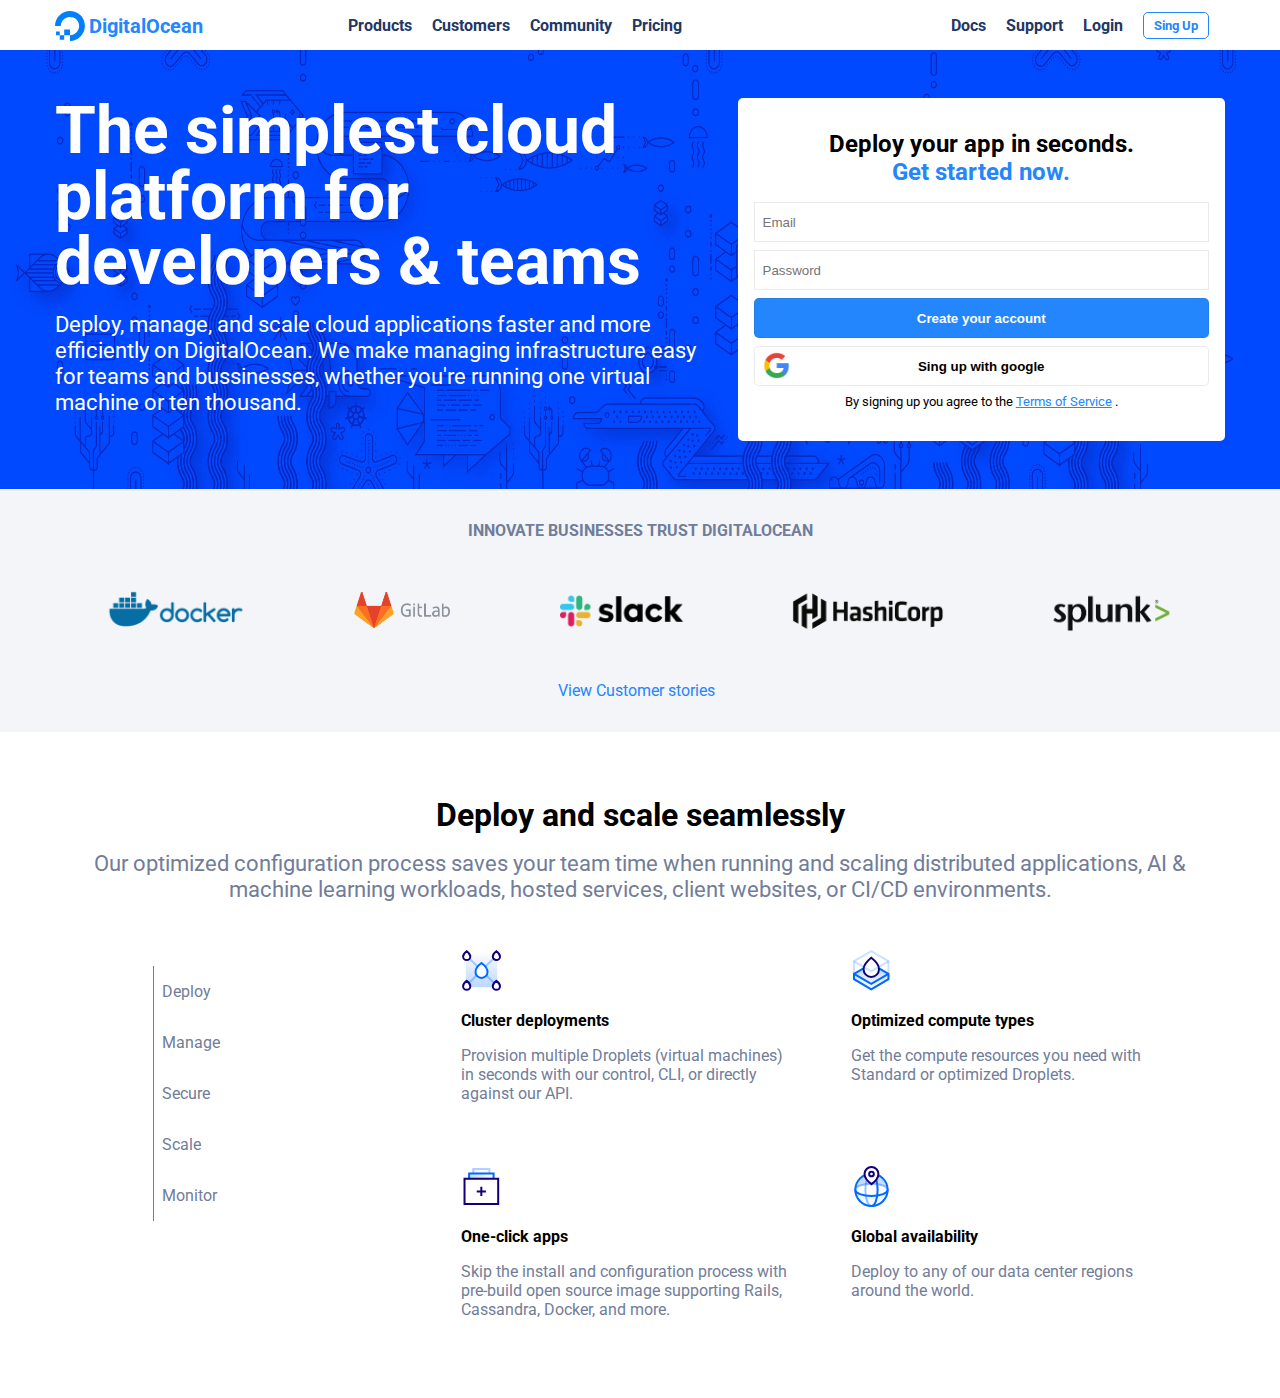
==== index.html @ 2042f761 "Deploy and scale web complete" ====
<!DOCTYPE html>
<html lang="en">
<head>
    <meta charset="UTF-8">
    <meta http-equiv="X-UA-Compatible" content="IE=edge">
    <meta name="viewport" content="width=device-width, initial-scale=1.0">

    <!-- Font Awensome -->
    <link rel="stylesheet" href="https://cdnjs.cloudflare.com/ajax/libs/font-awesome/5.15.3/css/all.min.css" integrity="sha512-iBBXm8fW90+nuLcSKlbmrPcLa0OT92xO1BIsZ+ywDWZCvqsWgccV3gFoRBv0z+8dLJgyAHIhR35VZc2oM/gI1w==" crossorigin="anonymous" />


    <!-- Google Fonts -->
    <link rel="preconnect" href="https://fonts.gstatic.com">
    <link href="https://fonts.googleapis.com/css2?family=Roboto:wght@100;300;400;500;700;900&display=swap" rel="stylesheet">

    <!-- CSS File -->
    <link rel="stylesheet" href="./assets/css/12_bool_frameworks.css">
    <link rel="stylesheet" href="./assets/css/Padding_Margin_Utility.css">
    <link rel="stylesheet" href="./assets/css/style.css">


    <title>Digital Ocean</title>
</head>
<body>
    <!-- Header NavBar -->
    <header>
        <nav>
            <div class="container">
                <div class="row">
                    <div class="col-lg-3 col-md-10 col-xs-10">
                        <img src="./assets/img/logo-small.svg" alt="Logo of DigitalOcean">
                        <span>DigitalOcean</span>
                    </div>
                    <div class="col-lg-5 ">
                        <ul>
                            <li>
                                <a href="#">
                                    Products
                                    <i class="fas fa-angle-down"></i>
                                </a>
                            </li>
                            <li><a href="#">Customers</a></li>
                            <li>
                                <a href="#">
                                    Community
                                    <i class="fas fa-angle-down"></i>
                                </a>
                            </li>
                            <li><a href="#">Pricing</a></li>
                        </ul>
                    </div>
                    <div class="txt-r col-lg-4 ">
                        <ul>
                            <li><a href="#">Docs</a></li>
                            <li>
                                <a href="#">
                                    Support
                                    <i class="fas fa-angle-down"></i>
                                </a>
                            </li>
                            <li><a href="#">Login</a></li>
                            <li>
                                <a class="btn_small" href="#">
                                    Sing Up
                                </a>
                            </li>
                        </ul>

                    </div>
                    <div class="col-md-2 col-xs-2 txt-r pr-1">
                        <i class="fas fa-bars"></i>
                    </div>
                </div>
            </div>

        </nav>
    </header>
    <!-- Header NavBar -->

    <main>

        <!-- Title and form -->
        <section class="jumbobox">
            <div class="container">
                <div class="row px-3">
                    <div class="col-lg-7 col-md-8 col-xs-12">
                        <h1>The simplest cloud platform for developers & teams
                        </h1>
                        <p>Deploy, manage, and scale cloud applications faster and more efficiently on DigitalOcean. We make managing infrastructure easy for teams and bussinesses, whether you're running one virtual machine or ten thousand. 
                        </p>
                    </div>
                    <div class="col-lg-5 col-md-4 col-xs-12">
                        <h2>Deploy your app in seconds.</h2>
                        <h2>Get started now.</h2>
                        <input type="email" name="" id="" placeholder="Email">
                        <input type="password" name="" id="" placeholder="Password">
                        <button>Create your account</button>
                        <button> Sing up with google</button>
                        <p>By signing up you agree to the <a href="#">Terms of Service</a> .</p>
                    </div>
                </div>
            </div>
        </section>
        <!-- /Title and form -->

        <!-- Partners Logo -->
        <section class="partners bg_lightgrey">
            <div class="container txt-c px-2">
                <h4>Innovate businesses trust digitalocean</h4>
                <div class="d_flex partners_logo px-2">
                    <img src="./assets/img/docker.svg" alt="Logo of Docker Company">
                    <img src="./assets/img/gitlab.svg" alt="Logo of GitLab">
                    <img src="./assets/img/slack.svg" alt="Logo of Slack">
                    <img src="./assets/img/hashicorp.svg" alt="Logo of HashiCorp">
                    <img src="./assets/img/splunk.svg" alt="logo of Splunk">
                </div>
                <a href="#">
                    View Customer stories
                    <i class="fas fa-angle-right"></i>
                </a>

            </div>
        </section>
        <!-- /Partners Logo -->

         <!-- Deploy and scale -->
         <section class="deploy">
             <div class="container px-2">
                 <div class="row deploy_1">
                     <div class="col-lg-12 txt-c px-2">
                         <h2>Deploy and scale seamlessly</h2>
                         <p>Our optimized configuration process saves your team time when running and scaling distributed applications, AI & machine learning workloads, hosted services, client websites, or CI/CD environments.</p>
                     </div>
                 </div>

                 <div class="row deploy_2">
                     <div class="pt-2 col-offset-1 col-lg-1">
                        <a href="#">Deploy</a>
                        <a href="#">Manage</a>
                        <a href="#">Secure</a>
                        <a href="#">Scale</a>
                        <a href="#">Monitor</a>
                     </div>
                     <div class="col-offset-2 col-lg-8">
                         <div class="row">
                            <div class="col-lg-6">
                                 <img src="./assets/img/cluster-deploy.svg"   alt="">
                                 <h4>Cluster deployments</h4>
                                 <p>Provision multiple Droplets (virtual machines) in seconds with our control, CLI, or directly against our API.</p>
                            </div>
                            <div class="col-lg-6 ">
                                <img src="./assets/img/optimized-compute.svg"   alt="">
                                <h4>Optimized compute types</h4>
                                <p>Get the compute resources you need with Standard or optimized Droplets. <br> </p>
                            </div>
                            <div class="col-lg-6">
                                <img src="./assets/img/one-click.svg"   alt="">
                                <h4>One-click apps</h4>
                                <p>Skip the install and configuration process with pre-build open source image supporting Rails, Cassandra, Docker, and more.</p>
                            </div>
                            <div class="col-lg-6">
                                <img src="./assets/img/global.svg"   alt="">
                                <h4>Global availability</h4>
                                <p>Deploy to any of our data center regions around the world.</p>
                            </div>
                             
                         </div>
                     </div>
                     
                 </div>
             </div>

         </section>
         <!-- /Deploy and scale -->

         <!-- Designed for developer -->
         <section>

         </section>
         <!-- /Designed for developer -->

         <!-- Features -->
         <section>

         </section>
         <!-- /Features -->

         <!-- development teams -->
         <section>

         </section>
         <!-- /development teams -->

         <!-- Get started -->
         <section>

         </section>
         <!-- /Get started -->

    </main>
    <!-- Footer page -->
    <footer>


    </footer>
    <!-- Footer page -->

    
</body>
</html>
---- assets/css/12_bool_frameworks.css ----
*{
    box-sizing: border-box;
    margin: 0;
    padding: 0%;
}

/* Al interno del container vado a inserire le mie righe */

.container{
    max-width: 1170px;
    margin: 0 auto;
}

/* La row la utilizzo come contenitore in cui vado ad aggiungere le mie varie righe */
.row{
    width: 100%;
}

.row::after{
    content: "";
    display: table;
    clear: both;
}

/* Con questa selezione vado a selezionare tutte le classi che iniziano con "col-" */
[class*="col-"] {
    float: left;
}

.dbg [class*="col-"] {
    background-color: rosybrown;
    border: 1px solid black;
    height: 100px;
}


/************************* WIDTH *************************/
.col-1{
    width: calc((100% / 12) * 1 ) ;
}
.col-2{
    width: calc((100% / 12) * 2 ) ;
}
.col-3{
    width: calc((100% / 12) * 3 ) ;
}
.col-4{
    width: calc((100% / 12) * 4 ) ;
}
.col-5{
    width: calc((100% / 12) * 5 ) ;
}
.col-6{
    width: calc(50%) ;
}
.col-7{
    width: calc((100% / 12) * 7 ) ;
}
.col-8{
    width: calc((100% / 12) * 8 ) ;
}
.col-9{
    width: calc((100% / 12) * 9 ) ;
}
.col-10{
    width: calc((100% / 12) * 10 ) ;
}
.col-11{
    width: calc((100% / 12) * 11 ) ;
}
.col-12{
    width: calc(100%) ;
}

/************************* OFFSET *************************/

.col-offset-1{
    margin-left: calc((100% / 12) * 1 ) ;
}
.col-offset-2{
    margin-left: calc((100% / 12) * 2 ) ;
}
.col-offset-3{
    margin-left: calc((100% / 12) * 3 ) ;
}
.col-offset-4{
    margin-left: calc((100% / 12) * 4 ) ;
}
.col-offset-5{
    margin-left: calc((100% / 12) * 5 ) ;
}
.col-offset-6{
    margin-left: calc(50%) ;
}
.col-offset-7{
    margin-left: calc((100% / 12) * 7 ) ;
}
.col-offset-8{
    margin-left: calc((100% / 12) * 8 ) ;
}
.col-offset-9{
    margin-left: calc((100% / 12) * 9 ) ;
}
.col-offset-10{
    margin-left: calc((100% / 12) * 10 ) ;
}
.col-offset-11{
    margin-left: calc((100% / 12) * 11 ) ;
}


/************************* RESPONSIVE *************************/


/* Con questa soluzione vado a fare in modo che quando vado ad utilizzare le varie classi in base al dispositivo il contenuto si addatta in base alla grandezza del dispositivo su cui vado ad utilizzare il tutto */

@media screen and (max-width: 767px) {

    /************************* WIDTH  XS *************************/
    .col-xs-1{
        width: calc((100% / 12) * 1 ) ;
    }
    .col-xs-2{
        width: calc((100% / 12) * 2 ) ;
    }
    .col-xs-3{
        width: calc((100% / 12) * 3 ) ;
    }
    .col-xs-4{
        width: calc((100% / 12) * 4 ) ;
    }
    .col-xs-5{
        width: calc((100% / 12) * 5 ) ;
    }
    .col-xs-6{
        width: calc(50%) ;
    }
    .col-xs-7{
        width: calc((100% / 12) * 7 ) ;
    }
    .col-xs-8{
        width: calc((100% / 12) * 8 ) ;
    }
    .col-xs-9{
        width: calc((100% / 12) * 9 ) ;
    }
    .col-xs-10{
        width: calc((100% / 12) * 10 ) ;
    }
    .col-xs-11{
        width: calc((100% / 12) * 11 ) ;
    }
    .col-xs-12{
        width: calc(100%) ;
    }

    /************************* OFFSET XS *************************/

    .col-xs-offset-1{
        margin-left: calc((100% / 12) * 1 ) ;
    }
    .col-xs-offset-2{
        margin-left: calc((100% / 12) * 2 ) ;
    }
    .col-xs-offset-3{
        margin-left: calc((100% / 12) * 3 ) ;
    }
    .col-xs-offset-4{
        margin-left: calc((100% / 12) * 4 ) ;
    }
    .col-xs-offset-5{
        margin-left: calc((100% / 12) * 5 ) ;
    }
    .col-xs-offset-6{
        margin-left: calc(50%) ;
    }
    .col-xs-offset-7{
        margin-left: calc((100% / 12) * 7 ) ;
    }
    .col-xs-offset-8{
        margin-left: calc((100% / 12) * 8 ) ;
    }
    .col-xs-offset-9{
        margin-left: calc((100% / 12) * 9 ) ;
    }
    .col-xs-offset-10{
        margin-left: calc((100% / 12) * 10 ) ;
    }
    .col-xs-offset-11{
        margin-left: calc((100% / 12) * 11 ) ;
    }
}


@media screen and (min-width: 768px) and (max-width: 991px) {

    /************************* WIDTH MD *************************/
    .col-md-1{
        width: calc((100% / 12) * 1 ) ;
    }
    .col-md-2{
        width: calc((100% / 12) * 2 ) ;
    }
    .col-md-3{
        width: calc((100% / 12) * 3 ) ;
    }
    .col-md-4{
        width: calc((100% / 12) * 4 ) ;
    }
    .col-md-5{
        width: calc((100% / 12) * 5 ) ;
    }
    .col-md-6{
        width: calc(50%) ;
    }
    .col-md-7{
        width: calc((100% / 12) * 7 ) ;
    }
    .col-md-8{
        width: calc((100% / 12) * 8 ) ;
    }
    .col-md-9{
        width: calc((100% / 12) * 9 ) ;
    }
    .col-md-10{
        width: calc((100% / 12) * 10 ) ;
    }
    .col-md-11{
        width: calc((100% / 12) * 11 ) ;
    }
    .col-md-12{
        width: calc(100%) ;
    }

    /************************* OFFSET MD *************************/

    .col-md-offset-1{
        margin-left: calc((100% / 12) * 1 ) ;
    }
    .col-md-offset-2{
        margin-left: calc((100% / 12) * 2 ) ;
    }
    .col-md-offset-3{
        margin-left: calc((100% / 12) * 3 ) ;
    }
    .col-md-offset-4{
        margin-left: calc((100% / 12) * 4 ) ;
    }
    .col-md-offset-5{
        margin-left: calc((100% / 12) * 5 ) ;
    }
    .col-md-offset-6{
        margin-left: calc(50%) ;
    }
    .col-md-offset-7{
        margin-left: calc((100% / 12) * 7 ) ;
    }
    .col-md-offset-8{
        margin-left: calc((100% / 12) * 8 ) ;
    }
    .col-md-offset-9{
        margin-left: calc((100% / 12) * 9 ) ;
    }
    .col-md-offset-10{
        margin-left: calc((100% / 12) * 10 ) ;
    }
    .col-md-offset-11{
        margin-left: calc((100% / 12) * 11 ) ;
    }
}

@media screen and (min-width: 992px) {

    /************************* WIDTH LG *************************/
    .col-lg-1{
        width: calc((100% / 12) * 1 ) ;
    }
    .col-lg-2{
        width: calc((100% / 12) * 2 ) ;
    }
    .col-lg-3{
        width: calc((100% / 12) * 3 ) ;
    }
    .col-lg-4{
        width: calc((100% / 12) * 4 ) ;
    }
    .col-lg-5{
        width: calc((100% / 12) * 5 ) ;
    }
    .col-lg-6{
        width: calc(50%) ;
    }
    .col-lg-7{
        width: calc((100% / 12) * 7 ) ;
    }
    .col-lg-8{
        width: calc((100% / 12) * 8 ) ;
    }
    .col-lg-9{
        width: calc((100% / 12) * 9 ) ;
    }
    .col-lg-10{
        width: calc((100% / 12) * 10 ) ;
    }
    .col-lg-11{
        width: calc((100% / 12) * 11 ) ;
    }
    .col-lg-12{
        width: calc(100%) ;
    }

    /************************* OFFSET LG *************************/

    .col-lg-offset-1{
        margin-left: calc((100% / 12) * 1 ) ;
    }
    .col-lg-offset-2{
        margin-left: calc((100% / 12) * 2 ) ;
    }
    .col-lg-offset-3{
        margin-left: calc((100% / 12) * 3 ) ;
    }
    .col-lg-offset-4{
        margin-left: calc((100% / 12) * 4 ) ;
    }
    .col-lg-offset-5{
        margin-left: calc((100% / 12) * 5 ) ;
    }
    .col-lg-offset-6{
        margin-left: calc(50%) ;
    }
    .col-lg-offset-7{
        margin-left: calc((100% / 12) * 7 ) ;
    }
    .col-lg-offset-8{
        margin-left: calc((100% / 12) * 8 ) ;
    }
    .col-lg-offset-9{
        margin-left: calc((100% / 12) * 9 ) ;
    }
    .col-lg-offset-10{
        margin-left: calc((100% / 12) * 10 ) ;
    }
    .col-lg-offset-11{
        margin-left: calc((100% / 12) * 11 ) ;
    }
}
---- assets/css/Padding_Margin_Utility.css ----
/* *{
    box-sizing: border-box;
    margin: 0;
    padding: 0%;
} */

/***************** PADDING  *****************/
.p-1{
    padding: 1rem 1rem;
}
.p-2{
    padding: 2rem 2rem;
}
.p-3{
    padding: 3rem 3rem;
}
.p-4{
    padding: 4rem 4rem;
}
.p-5{
    padding: 5rem 5rem;
}
.p-6{
    padding: 6rem 6rem;
}
.p-7{
    padding: 7rem 7rem;
}

/***************** PADDING X *****************/
.px-1{
    padding: 1rem 0;
}
.px-2{
    padding: 2rem 0;
}
.px-3{
    padding: 3rem 0;
}
.px-4{
    padding: 4rem 0;
}
.px-5{
    padding: 5rem 0;
}
.px-6{
    padding: 6rem 0;
}
.px-7{
    padding: 7rem 0;
}

/***************** PADDING Y *****************/
.py-1{
    padding: 0 1rem;
}
.py-2{
    padding: 0 2rem;
}
.py-3{
    padding: 0 3rem;
}
.py-4{
    padding: 0 4rem;
}
.py-5{
    padding: 0 5rem;
}
.py-6{
    padding: 0 6rem;
}
.py-7{
    padding: 0 7rem;
}

/***************** PADDING TOP *****************/
.pt-1{
    padding-top: 1rem;
}
.pt-2{
    padding-top: 2rem;
}
.pt-3{
    padding-top: 3rem;
}
.pt-4{
    padding-top: 4rem;
}
.pt-5{
    padding-top: 5rem;
}
.pt-6{
    padding-top: 6rem;
}
.pt-7{
    padding-top: 7rem;
}

/***************** PADDING BOTTOM *****************/
.pb-1{
    padding-bottom: 1rem;
}
.pb-2{
    padding-bottom: 2rem;
}
.pb-3{
    padding-bottom: 3rem;
}
.pb-4{
    padding-bottom: 4rem;
}
.pb-5{
    padding-bottom: 5rem;
}
.pb-6{
    padding-bottom: 6rem;
}
.pb-7{
    padding-bottom: 7rem;
}

/***************** PADDING RIGHT *****************/
.pr-1{
    padding-right: 1rem;
}
.pr-2{
    padding-right: 2rem;
}
.pr-3{
    padding-right: 3rem;
}
.pr-4{
    padding-right: 4rem;
}
.pr-5{
    padding-right: 5rem;
}
.pr-6{
    padding-right: 6rem;
}
.pr-7{
    padding-right: 7rem;
}

/***************** PADDING LEFT *****************/
.pl-1{
    padding-left: 1rem;
}
.pl-2{
    padding-left: 2rem;
}
.pl-3{
    padding-left: 3rem;
}
.pl-4{
    padding-left: 4rem;
}
.pl-5{
    padding-left: 5rem;
}
.pl-6{
    padding-left: 6rem;
}
.pl-7{
    padding-left: 7rem;
}


/***************** MARGIN  *****************/
.m-1{
    margin: 1rem 1rem;
}
.m-2{
    margin: 2rem 2rem;
}
.m-3{
    margin: 3rem 3rem;
}
.m-4{
    margin: 4rem 4rem;
}
.m-5{
    margin: 5rem 5rem;
}
.m-6{
    margin: 6rem 6rem;
}
.m-7{
    margin: 7rem 7rem;
}

/***************** MARGIN X  *****************/
.mx-1{
    margin: 1rem 0;
}
.mx-2{
    margin: 2rem 0;
}
.mx-3{
    margin: 3rem 0;
}
.mx-4{
    margin: 4rem 0;
}
.mx-5{
    margin: 5rem 0;
}
.mx-6{
    margin: 6rem 0;
}
.mx-7{
    margin: 7rem 0;
}

/***************** MARGIN Y  *****************/
.my-1{
    margin: 1rem 0;
}
.my-2{
    margin: 2rem 0;
}
.my-3{
    margin: 3rem 0;
}
.my-4{
    margin: 4rem 0;
}
.my-5{
    margin: 5rem 0;
}
.my-6{
    margin: 6rem 0;
}
.my-7{
    margin: 7rem 0;
}

/***************** MARGIN TOP  *****************/
.mt-1{
    margin-top: 1rem;
}
.mt-2{
    margin-top: 2rem;
}
.mt-3{
    margin-top: 3rem;
}
.mt-4{
    margin-top: 4rem;
}
.mt-5{
    margin-top: 5rem;
}
.mt-6{
    margin-top: 6rem;
}
.mt-7{
    margin-top: 7rem;
}

/***************** MARGIN BOTTOM  *****************/
.mb-1{
    margin-bottom: 1rem;
}
.mb-2{
    margin-bottom: 2rem;
}
.mb-3{
    margin-bottom: 3rem;
}
.mb-4{
    margin-bottom: 4rem;
}
.mb-5{
    margin-bottom: 5rem;
}
.mb-6{
    margin-bottom: 6rem;
}
.mb-7{
    margin-bottom: 7rem;
}

/***************** MARGIN RIGHT  *****************/
.mr-1{
    margin-right: 1rem;
}
.mr-2{
    margin-right: 2rem;
}
.mr-3{
    margin-right: 3rem;
}
.mr-4{
    margin-right: 4rem;
}
.mr-5{
    margin-right: 5rem;
}
.mr-6{
    margin-right: 6rem;
}
.mr-7{
    margin-right: 7rem;
}

/***************** MARGIN LEFT  *****************/
.ml-1{
    margin-left: 1rem;
}
.ml-2{
    margin-left: 2rem;
}
.ml-3{
    margin-left: 3rem;
}
.ml-4{
    margin-left: 4rem;
}
.ml-5{
    margin-left: 5rem;
}
.ml-6{
    margin-left: 6rem;
}
.ml-7{
    margin-left: 7rem;
}



/***************** TEXT ALIGN  *****************/

.txt-c{
    text-align: center;
}

.txt-r{
    text-align: right;
}

.txt-l{
    text-align: left;
}
---- assets/css/style.css ----
/************************** Common Rules **************************/

/* FONTS */
/* font-family: 'Roboto', sans-serif; */

/************************** Utility  **************************/
.bg_white{
    background-color: white;
}
.bg_lightgrey{
    background-color: #F3F5F9;
}
.bg_blue{
    background-color: #0044C2;
}
.bg_darkblue{
    background-color: #031C4E;
}

.d_flex{
    display: flex;
}

.btn_small{
    border: 1px solid #2486FD;
    border-radius: 5px;
    color: #2486FD;
    padding: 5px 10px;
    font-size: 0.8rem;
}

/************************** Header **************************/
nav{
    height: 50px;
    line-height: 50px;
}

nav ul{
    list-style: none;
}
nav ul li{
    display: inline-block;
}
nav ul li a{
    text-decoration: none;
    padding-right: 1rem;
    font-family: 'Roboto', sans-serif;
    font-weight: bold; 
    vertical-align: middle; 
    color: #213764;
}
nav i{
    vertical-align: middle;
}

nav .row .col-lg-3>img{
    height: 30px;
    vertical-align: middle;
}
nav .row .col-lg-3>span{
    font-size: 20px;
    color: #2486FD;
    font-family: 'Roboto', sans-serif;
    font-weight: 700;
    vertical-align: middle;
}
nav .row .col-lg-4{
    padding-right: 1rem;
}
nav .col-md-2,
nav .col-xs-2{
    display: none;
    color: #2486FD;
}

/************************** Main **************************/
main{
    font-family: 'Roboto', sans-serif;
}

/* Section Title and Form */

.jumbobox{
    background-image: url(../img/bg-banner-home.jpg);
    background-size: contain;
    background-size: 102% 100%;
}
.jumbobox .col-lg-7{
    color: white;
}
.jumbobox .col-lg-7 h1{
    font-size: 4.1rem;
    line-height: 4.1rem;
}
.jumbobox .col-lg-7 p{
    font-size: 1.4rem;
    padding-top: 1rem;
    padding-right: 2rem;
}
.jumbobox .col-lg-5{
    background-color: white;
    border-radius: 5px;
    padding: 2rem 1rem;
    text-align: center;
}
.jumbobox .col-lg-5 h2:nth-of-type(2){
    color: #2486FD;
    padding-bottom: 1rem;
}
.jumbobox .col-lg-5 input,
.jumbobox .col-lg-5 button{
    width: 100%;
    height: 40px;
    margin-bottom: 0.5rem;
    border: 1px solid rgba(59, 59, 59, 0.1);
}
.jumbobox .col-lg-5 input{
    padding-left: 0.5rem;
}
.jumbobox .col-lg-5 button{
    font-weight: 600;
    border-radius: 5px;
}
.jumbobox .col-lg-5 button:nth-of-type(1){
    background-color: #2486FD;
    color: white;
}
.jumbobox .col-lg-5 button:nth-of-type(2){
    background-color: white;
    background-image: url(../img/google-icon.png);
    background-size: 6%;
    background-position: 2%;
    background-repeat: no-repeat;
}
.jumbobox .col-lg-5 p{
    font-size: 13px;
}
.jumbobox .col-lg-5 p>a{
    color: #2486FD;
}


/* Section partners Logo*/
.partners_logo{
    justify-content: space-around;
    flex-wrap: wrap;

}
.partners h4{
    text-transform: uppercase;
    color: #717D99;
}
.partners a{
    color: #2486FD;
    text-decoration: none;
}
.partners a>i{
    padding-left: 0.5rem;
}

/* Section Deploy and scale*/
.deploy_1 h2{
    font-size: 2rem;
    padding-bottom: 1rem;
}
.deploy_1 p{
    font-size: 1.4rem;
    color: #717D99;
}

.deploy_2 .col-lg-1{
    /* height: 600px;
    background-color: burlywood; */
}

.deploy_2 a{
    text-decoration: none;
    display: block;
    padding: 1rem 0 1rem 0.5rem;
    color: #717D99;

    border-left: 1px solid #717D99;
}

.deploy_2 .col-lg-8 .col-lg-6{
    padding: 1rem 3rem 1rem 1rem;
    margin-bottom: 1rem;
    height: 200px;
}
.deploy_2 .col-lg-8 h4{
    padding: 1rem 0;
}
.deploy_2 .col-lg-8 p{
    color: #717D99;
}



/************************** Footer **************************/





















/************************** Media Query **************************/

/************************** Media Query Smartphone **************************/
@media screen and (max-width: 767px){
    /**************** NavBar ****************/
    
    nav .col-lg-5,
    nav .col-lg-4{
        display: none;
    }
    nav .col-xs-2{
        display: inline-block;
    }

    /**************** Main ****************/
    .jumbobox .col-xs-12:first-child p{
        padding: 1rem 0;
    }
    .jumbobox .container{
        padding: 0 1rem;
    }
    .jumbobox{
        background-size: contain;
    }

     /* Partners Logo */
     .partners_logo {
        /* flex-wrap: wrap; */
    }
    .partners h4{
        font-size: 1.4rem;
    }
    .partners a{
        font-size: 1.2rem;
    }
    .partners_logo img{
        width: 40%;
    }



}

/************************** Media Query Tablet **************************/
@media screen and (min-width: 768px) and (max-width: 991px){

    /**************** NavBar ****************/
    nav .col-lg-5,
    nav .col-lg-4{
        display: none;
    }
    nav .col-md-2{
        display: inline-block;
    }

    /**************** Main ****************/

    /* Title and form */
    .jumbotron>.container>.row>.col-lg-7, .col-md-8{
        padding-left:  1rem;
    }
    

   
}
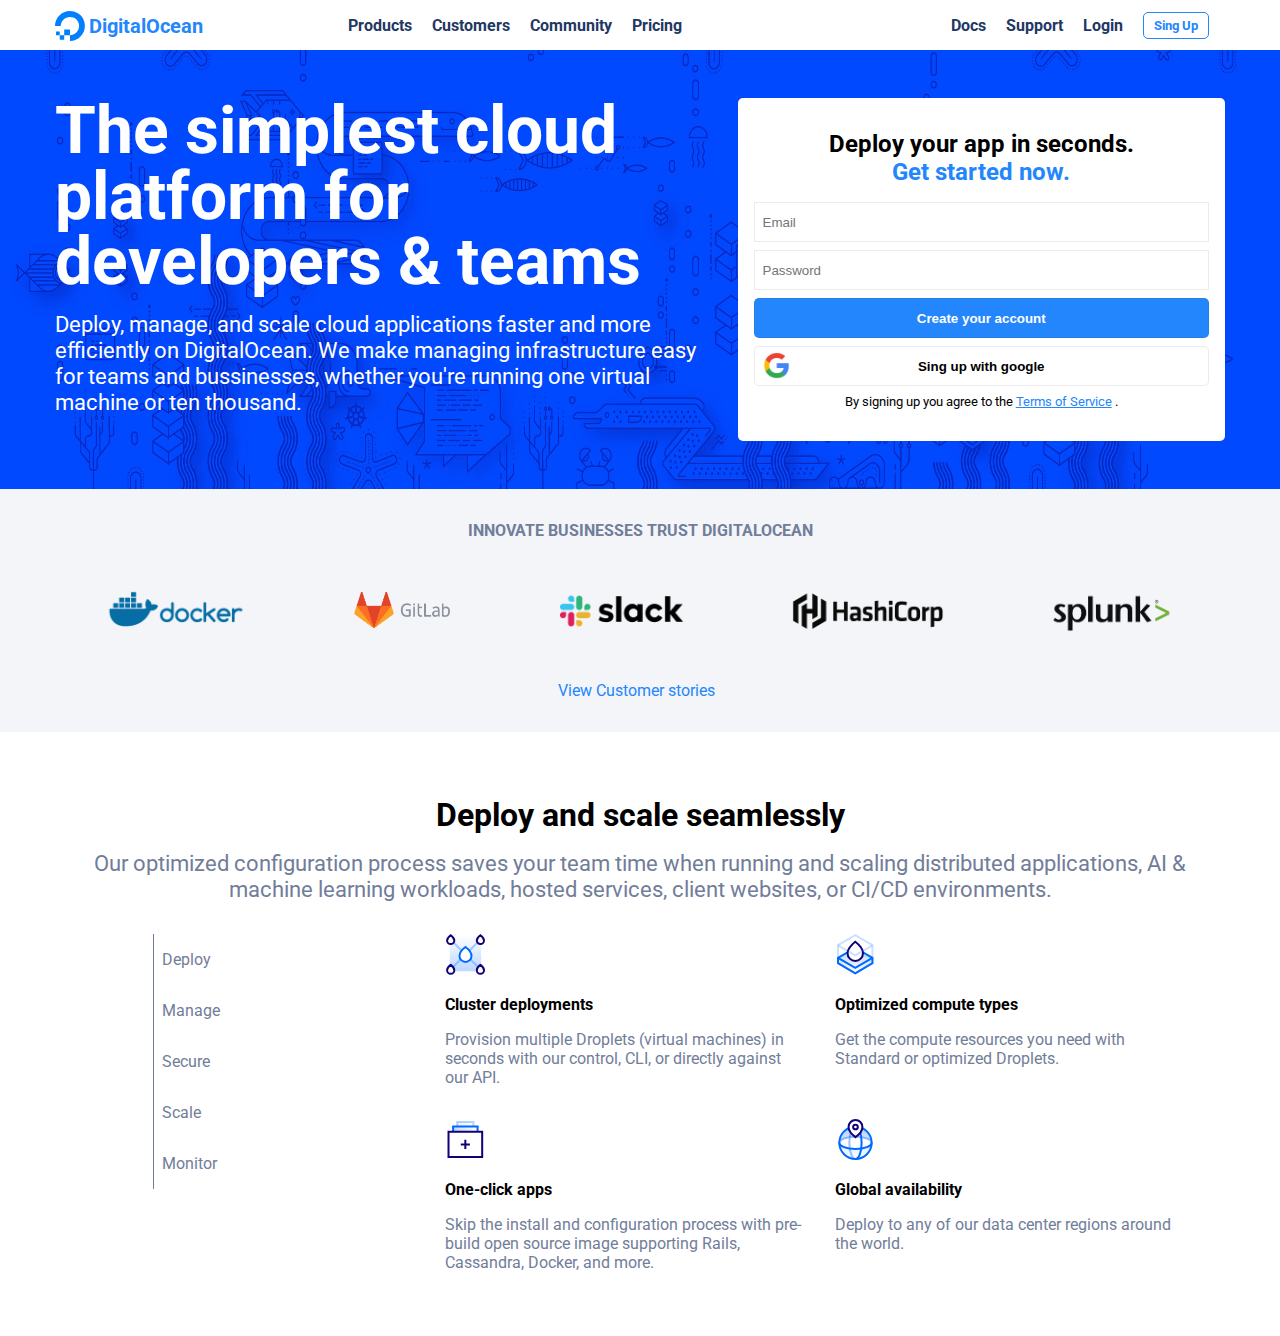
==== commit 95f14deb: "Deploy and scale complete" ====
--- a/index.html
+++ b/index.html
@@ -134,31 +134,33 @@
                  </div>
 
                  <div class="row deploy_2">
-                     <div class="pt-2 col-offset-1 col-lg-1">
+                     <div class=" col-offset-1 col-lg-1 col-md-1 col-xs-12">
                         <a href="#">Deploy</a>
                         <a href="#">Manage</a>
                         <a href="#">Secure</a>
                         <a href="#">Scale</a>
                         <a href="#">Monitor</a>
                      </div>
-                     <div class="col-offset-2 col-lg-8">
+                     <div class="col-offset-2 col-lg-8 col-md-8 col-xs-12">
                          <div class="row">
-                            <div class="col-lg-6">
+                            <div class="col-lg-6 col-md-6 col-xs-12">
                                  <img src="./assets/img/cluster-deploy.svg"   alt="">
                                  <h4>Cluster deployments</h4>
                                  <p>Provision multiple Droplets (virtual machines) in seconds with our control, CLI, or directly against our API.</p>
                             </div>
-                            <div class="col-lg-6 ">
+                            <div class="col-lg-6 col-md-6 col-xs-12">
                                 <img src="./assets/img/optimized-compute.svg"   alt="">
                                 <h4>Optimized compute types</h4>
                                 <p>Get the compute resources you need with Standard or optimized Droplets. <br> </p>
                             </div>
-                            <div class="col-lg-6">
+                        </div>
+                            <div class="row">
+                            <div class="col-lg-6 col-md-6 col-xs-12">
                                 <img src="./assets/img/one-click.svg"   alt="">
                                 <h4>One-click apps</h4>
                                 <p>Skip the install and configuration process with pre-build open source image supporting Rails, Cassandra, Docker, and more.</p>
                             </div>
-                            <div class="col-lg-6">
+                            <div class="col-lg-6 col-md-6 col-xs-12">
                                 <img src="./assets/img/global.svg"   alt="">
                                 <h4>Global availability</h4>
                                 <p>Deploy to any of our data center regions around the world.</p>
--- a/assets/css/style.css
+++ b/assets/css/style.css
@@ -168,11 +168,6 @@
     color: #717D99;
 }
 
-.deploy_2 .col-lg-1{
-    /* height: 600px;
-    background-color: burlywood; */
-}
-
 .deploy_2 a{
     text-decoration: none;
     display: block;
@@ -182,16 +177,15 @@
     border-left: 1px solid #717D99;
 }
 
-.deploy_2 .col-lg-8 .col-lg-6{
-    padding: 1rem 3rem 1rem 1rem;
-    margin-bottom: 1rem;
-    height: 200px;
-}
 .deploy_2 .col-lg-8 h4{
     padding: 1rem 0;
 }
 .deploy_2 .col-lg-8 p{
     color: #717D99;
+}
+.deploy_2 .col-lg-8 .col-lg-6{
+    padding-right: 2rem;
+    margin-bottom: 2rem;
 }
 
 
@@ -257,7 +251,18 @@
         width: 40%;
     }
 
-
+    /* Deploy and Scale */
+    .deploy_2 .col-xs-12{
+        margin-left: 5px;
+        margin-bottom: -10px;
+        margin-top: 10px;
+    }
+    .deploy_2 .col-xs-12>a{
+        margin-left: 7px;
+    }
+    .deploy_2 .col-xs-12>a:last-child{
+        margin-bottom: 17px;
+    }
 
 }
 
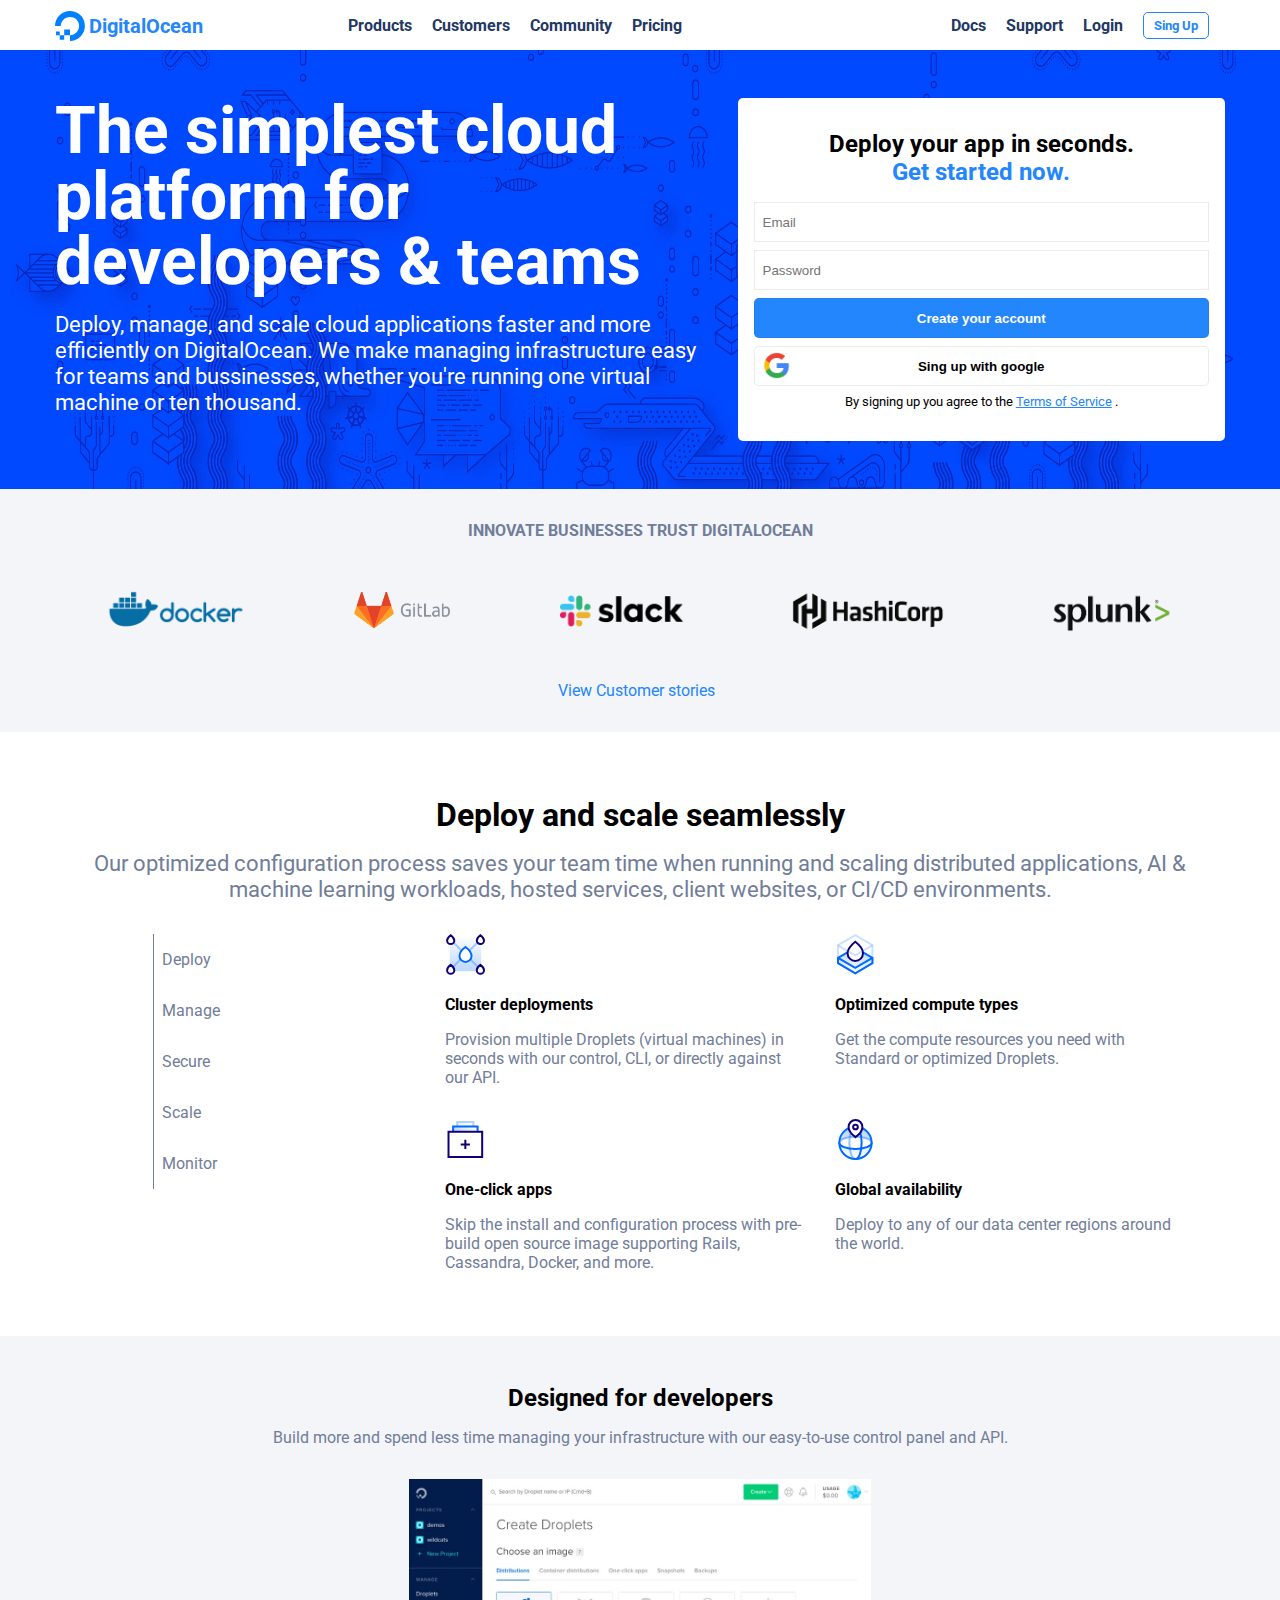
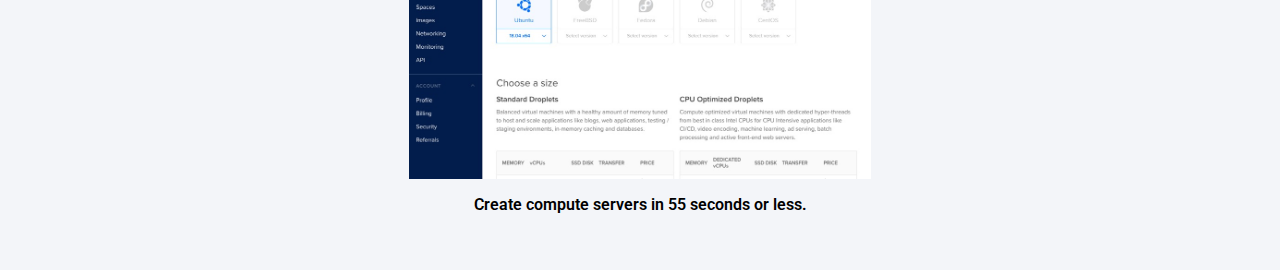
==== commit 4aad7772: "Designed for developer complete" ====
--- a/index.html
+++ b/index.html
@@ -176,8 +176,28 @@
          <!-- /Deploy and scale -->
 
          <!-- Designed for developer -->
-         <section>
-
+         <section class=" developer bg_lightgrey">
+            <div class="container">
+                <div class="row txt-c px-3">
+                    <div class="col-lg-12 col-md-12 col-xs-12">
+                        <h2>Designed for developers</h2>
+                        <p>Build more and spend less time managing your infrastructure with our easy-to-use control panel and API.</p>
+                    </div>
+                    <div class="col-lg-12 col-md-12 col-xs-12 d_flex">
+                        <i class="fas fa-angle-left"></i>
+                        <img src="./assets/img/slide.jpg" alt="">
+                        <i class="fas fa-angle-right"></i>
+                    </div>
+                    <div class="col-lg-12 col-md-12 col-xs-12">
+                        <p>Create compute servers in 55 seconds or less.</p>
+                        <i class="fas fa-circle"></i>
+                        <i class="far fa-circle"></i>
+                        <i class="far fa-circle"></i>
+                        <i class="far fa-circle"></i>
+                    </div>
+
+                </div>
+            </div>
          </section>
          <!-- /Designed for developer -->
 
--- a/assets/css/style.css
+++ b/assets/css/style.css
@@ -188,6 +188,36 @@
     margin-bottom: 2rem;
 }
 
+/* Designed for developers*/
+.developer img{
+    height: 300px;
+}
+
+.developer .row>.col-lg-12:nth-of-type(1) p{
+    color: #717D99;
+    padding: 1rem 0 2rem 0;
+}
+
+.developer .row>.col-lg-12:nth-of-type(2){
+    align-items: center;
+    justify-content: center;
+}
+.developer .row>.col-lg-12:nth-of-type(2) i{
+    margin: 0 1rem;
+    font-size: 30px;
+}
+.developer .row>.col-lg-12:nth-of-type(3) i{
+    margin: 0.5rem 0;
+    font-size: 10px;
+    color: #2486FD;
+}
+.developer .row>.col-lg-12:nth-of-type(3) p{
+    padding: 1rem 0 0.5rem 0;
+    font-weight: 600;
+}
+.developer .row>.col-lg-12:nth-of-type(3) i:nth-of-type(1){
+    color: #2486FD;
+}
 
 
 /************************** Footer **************************/
@@ -264,6 +294,18 @@
         margin-bottom: 17px;
     }
 
+    /* Designed for developers */
+
+    .developer .row>.col-xs-12:nth-of-type(2) i{
+        opacity: 0;
+    }
+    .developer .row>.col-xs-12:nth-of-type(2) img{
+        padding-top: 5rem;
+    }
+    .developer .row>.col-xs-12:nth-of-type(3) i{
+        padding-top: 3rem;
+    }
+
 }
 
 /************************** Media Query Tablet **************************/
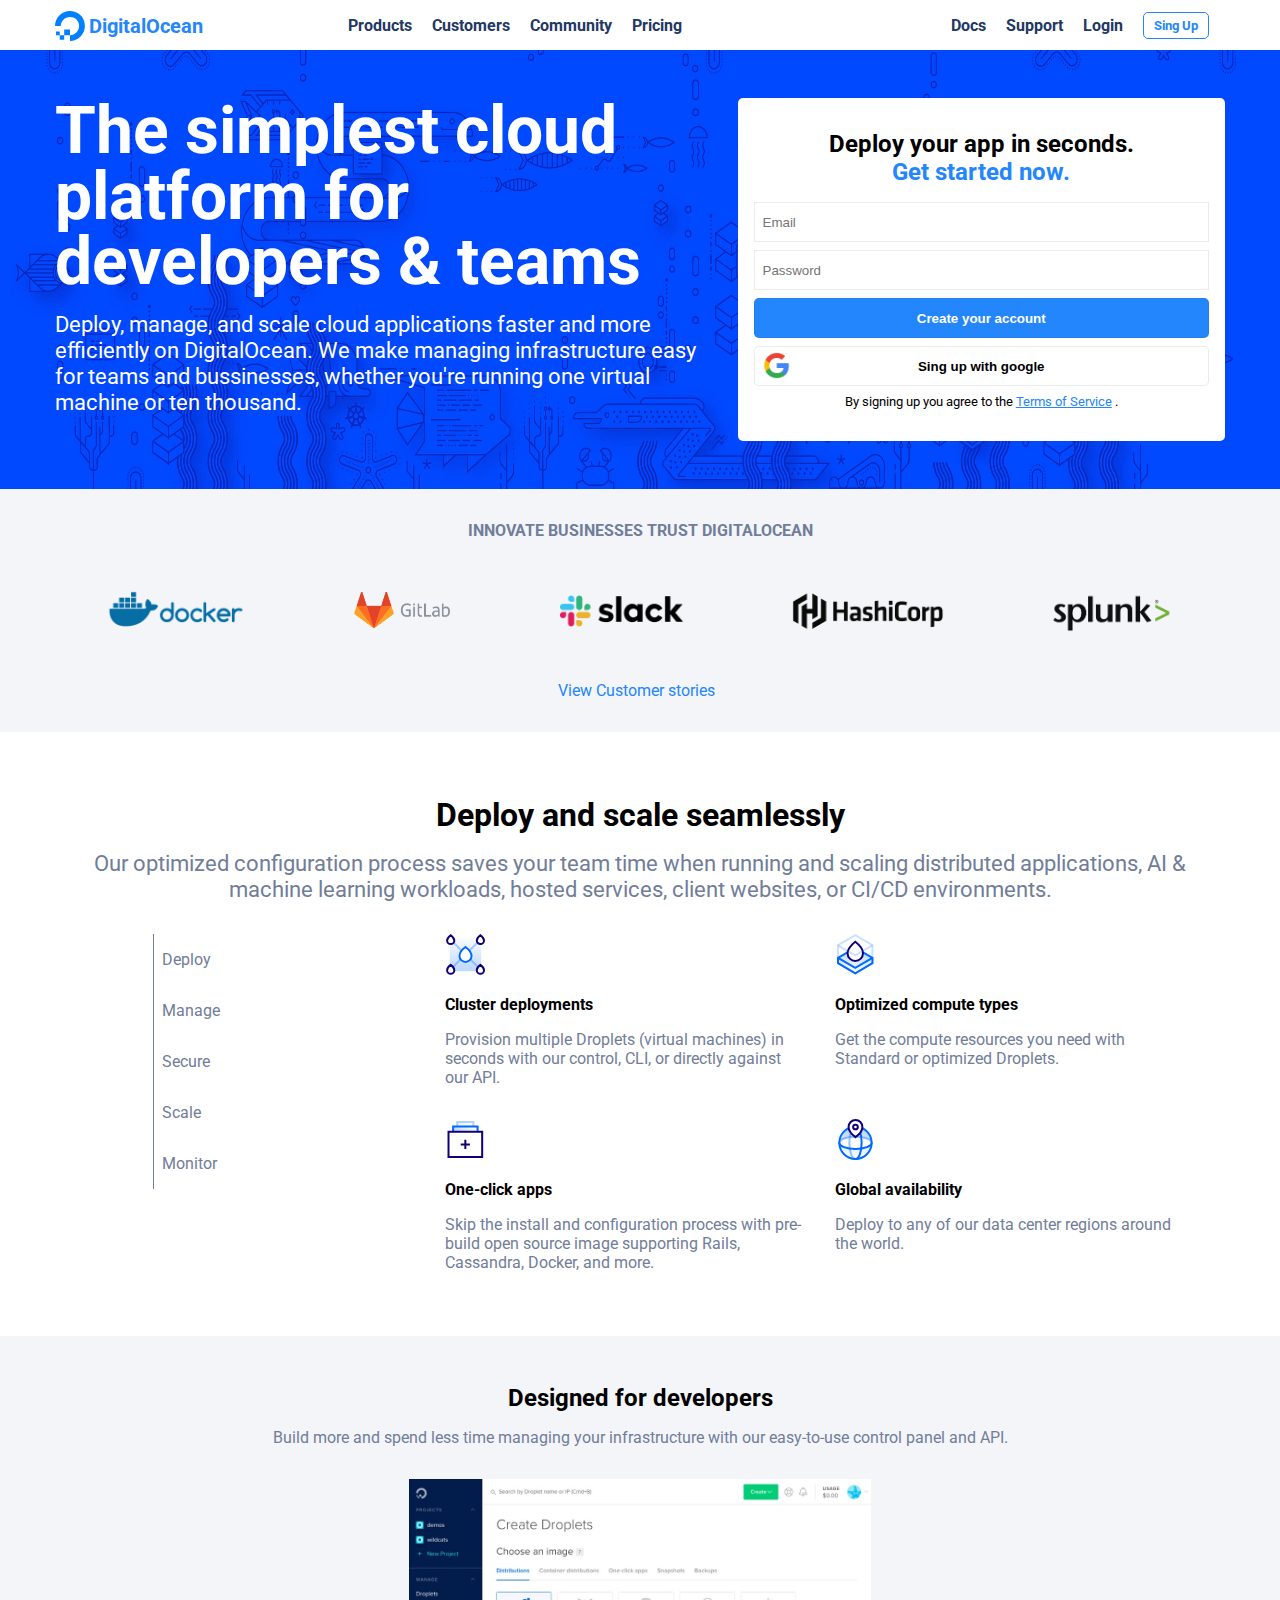
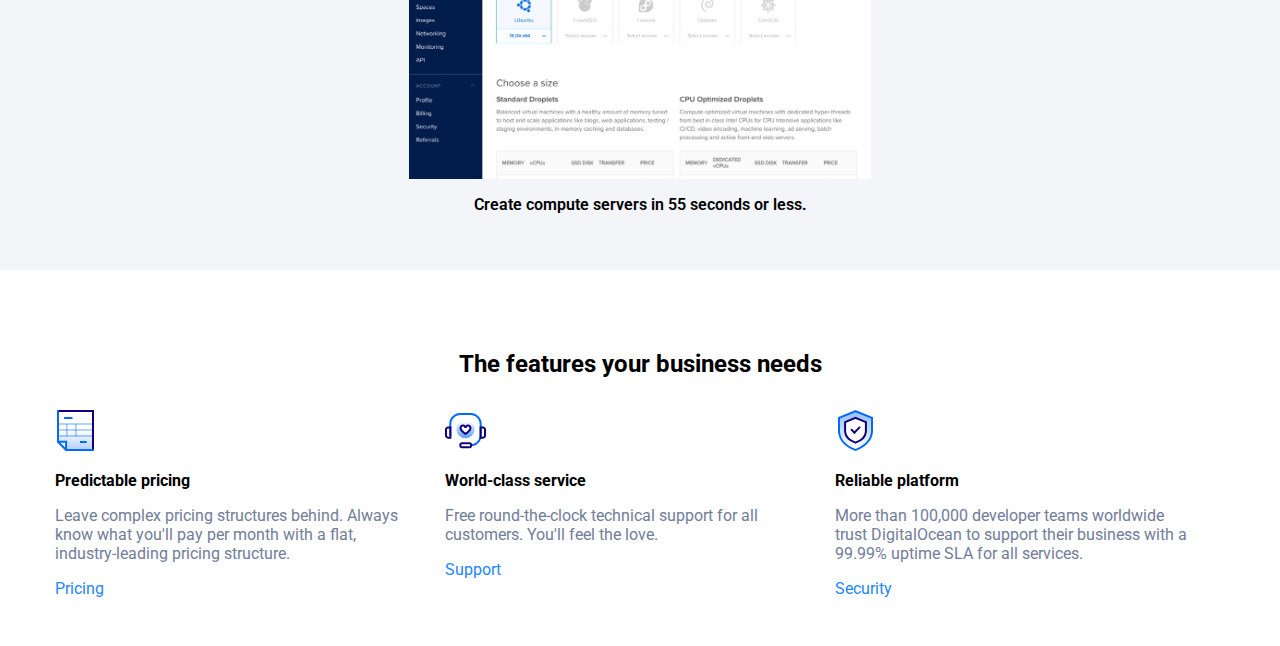
==== commit 3292073e: "features complete" ====
--- a/index.html
+++ b/index.html
@@ -202,8 +202,42 @@
          <!-- /Designed for developer -->
 
          <!-- Features -->
-         <section>
-
+         <section class="features">
+            <div class="container ">
+                <div class="row px-3">
+                    <div class="txt-c col-lg-12 col-md-12 col-xs-12">
+                        <h2>The features your business needs</h2>
+                    </div>
+                    <div class="col-lg-4 col-md-4 col-xs-12">
+                        <img src="./assets/img/pred-pricing.svg" alt="">
+                        <h4>Predictable pricing</h4>
+                        <p>Leave complex pricing structures behind. Always know what you'll pay per month with a flat, industry-leading pricing structure.</p>
+                        <a href="#">
+                            Pricing
+                            <i class="fas fa-angle-right"></i>
+                        </a>
+                    </div>
+                    <div class="col-lg-4 col-md-4 col-xs-12">
+                        <img src="./assets/img/world-class.svg" alt="">
+                        <h4>World-class service</h4>
+                        <p>Free round-the-clock technical support for all customers. You'll feel the love.</p>
+                        <a href="#">
+                            Support
+                            <i class="fas fa-angle-right"></i>
+                        </a>
+                    </div>
+                    <div class="col-lg-4 col-md-4 col-xs-12">
+                        <img src="./assets/img/reliable-platform.svg" alt="">
+                        <h4>Reliable platform</h4>
+                        <p>More than 100,000 developer teams worldwide trust DigitalOcean to support their business with a 99.99% uptime SLA for all services.</p>
+                        <a href="#">
+                            Security
+                            <i class="fas fa-angle-right"></i>
+                        </a>
+                    </div>
+                    
+                </div>
+            </div>
          </section>
          <!-- /Features -->
 
--- a/assets/css/style.css
+++ b/assets/css/style.css
@@ -219,6 +219,29 @@
     color: #2486FD;
 }
 
+/* Features*/
+.features .col-lg-4{
+    padding-right: 2rem;
+}
+.features h2{
+    padding: 2rem 0;
+}
+.features h4{
+    padding: 1rem 0;
+}
+.features p{
+    margin-bottom: 1rem;
+    color: #717D99;
+}
+.features a{
+    text-decoration: none;
+    color: #2486FD;
+}
+.features a>i{
+    margin-left: 0.5rem;
+}
+
+
 
 /************************** Footer **************************/
 
@@ -306,6 +329,22 @@
         padding-top: 3rem;
     }
 
+    /* Features */
+    .features .col-xs-12{
+        margin-bottom: 1rem;
+        padding-left: 1rem;
+    }
+    .features .col-xs-12 h2{
+        font-size: 2.5rem;
+    }
+    .features .col-xs-12 h4{
+        font-size: 1.5rem;
+    }
+    .features .col-xs-12 p{
+        font-size: 1.2rem;
+    }
+
+
 }
 
 /************************** Media Query Tablet **************************/
@@ -327,6 +366,10 @@
         padding-left:  1rem;
     }
     
+    /* Features */
+    .features .col-md-4{
+        padding-left: 1rem;
+    }
 
    
 }
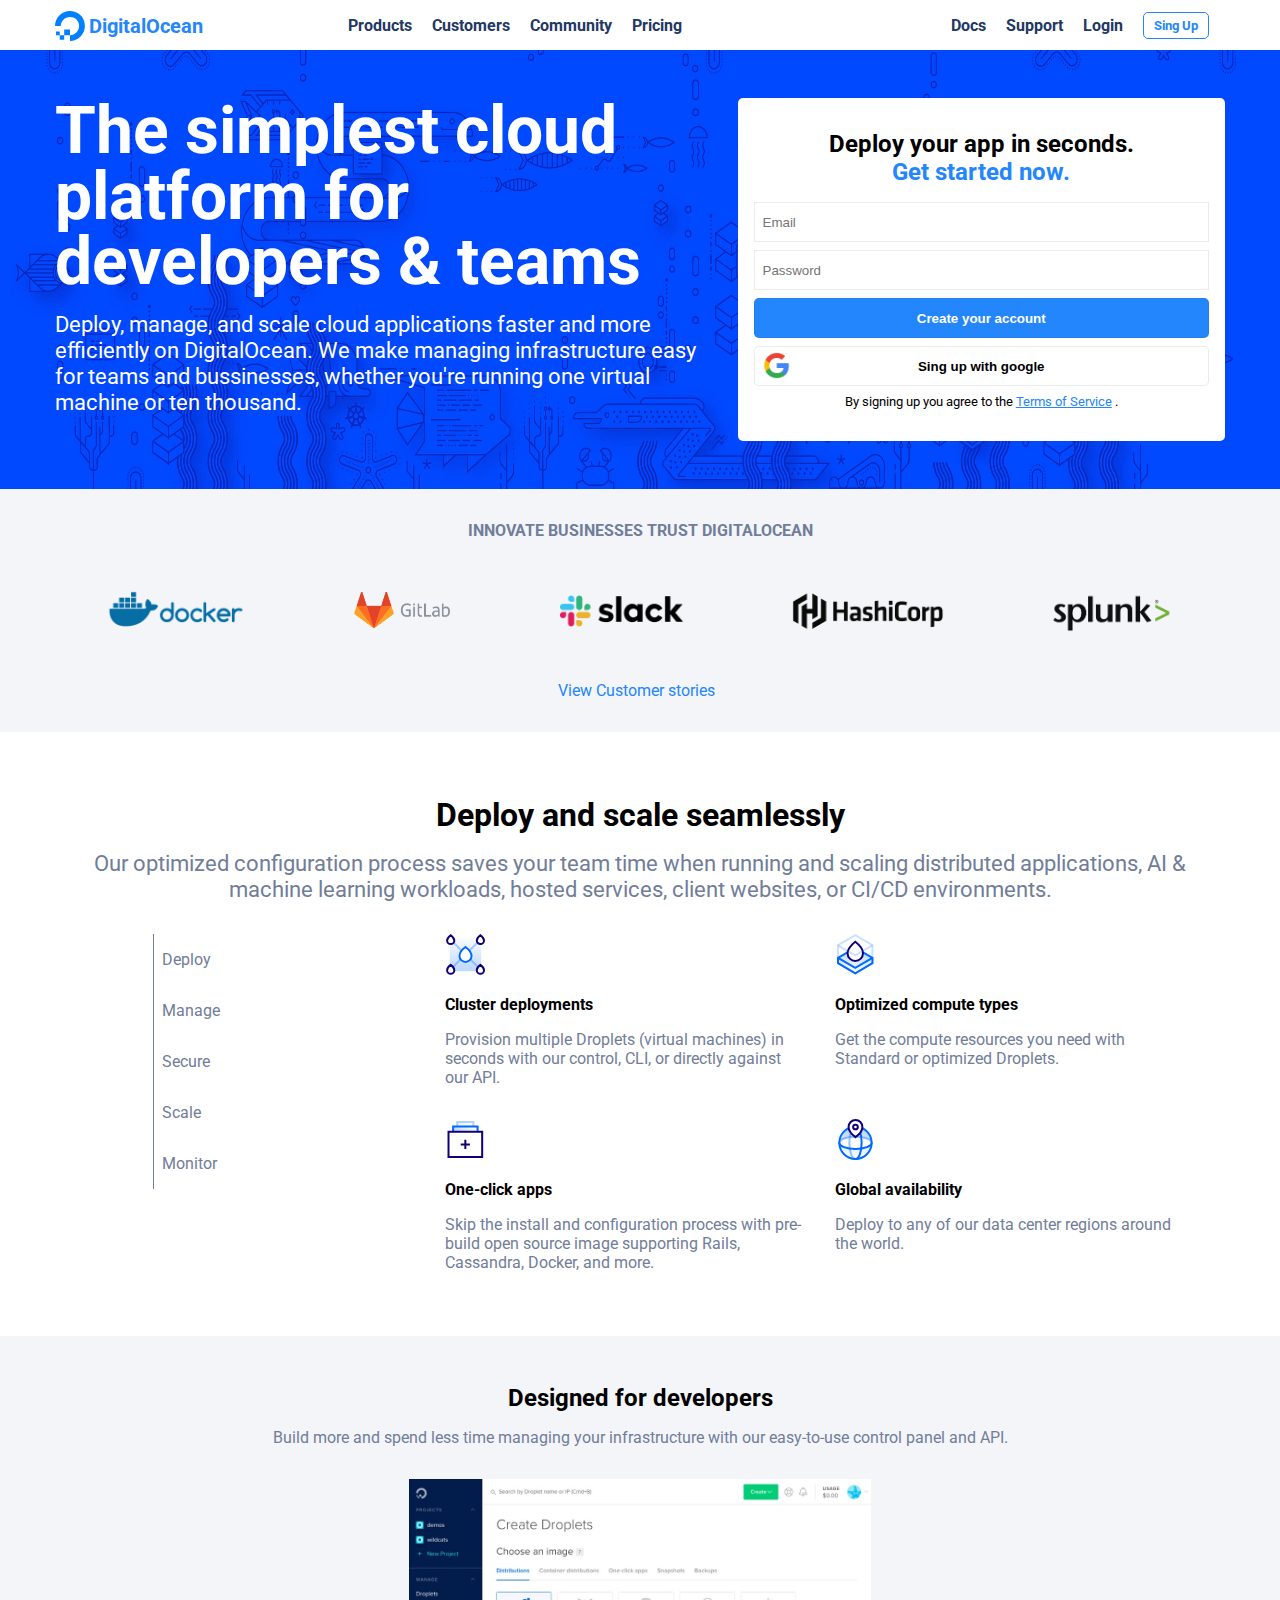
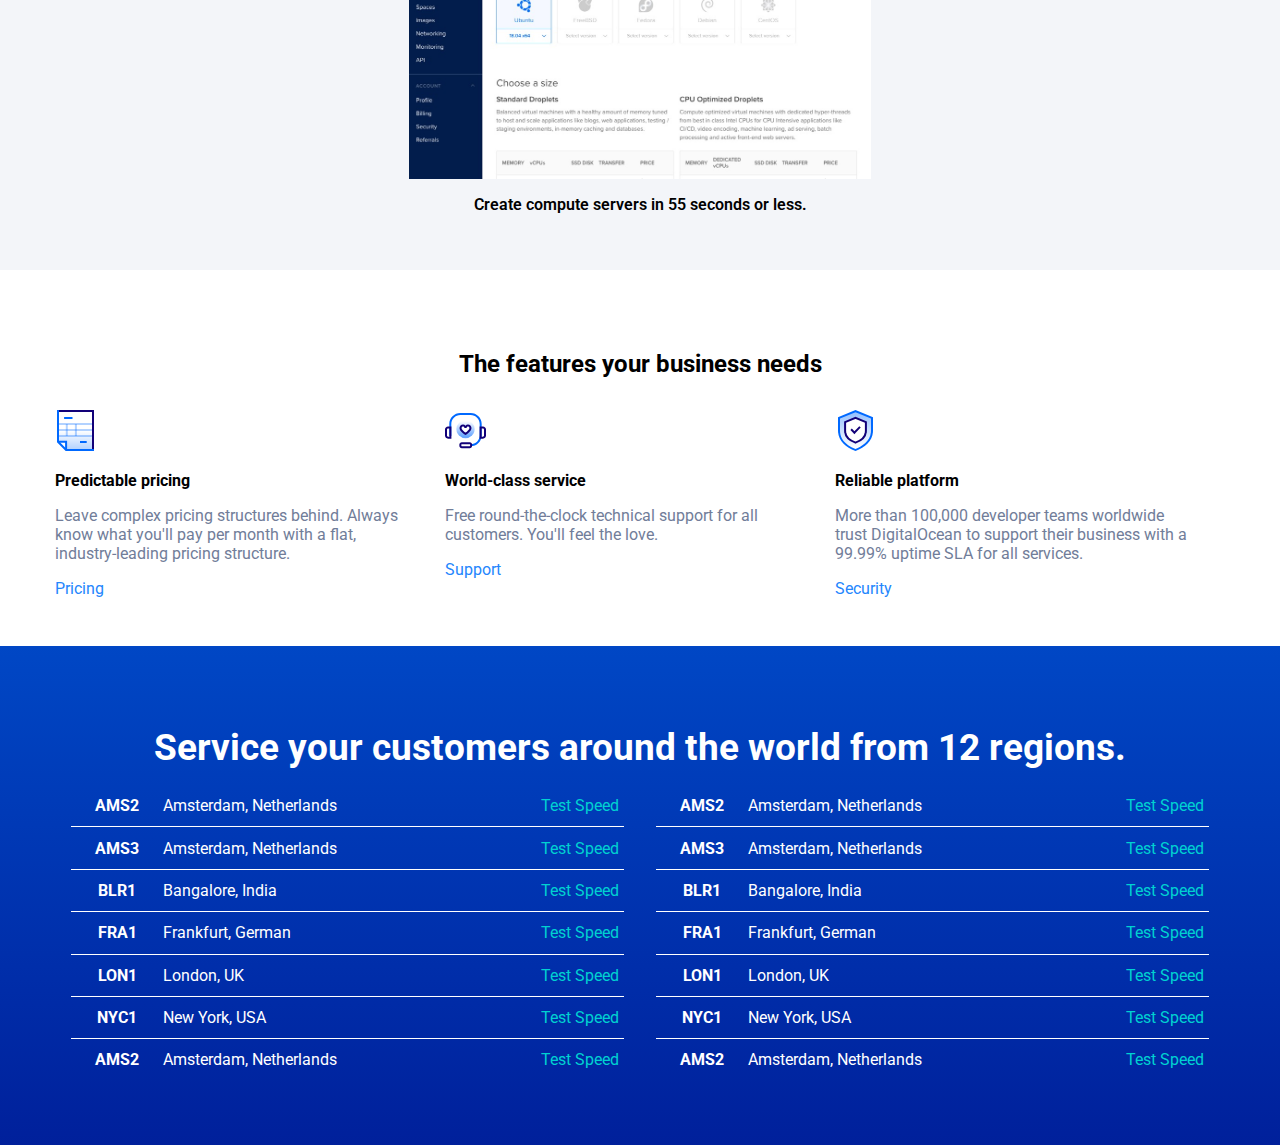
==== commit 25b1208c: "Service customers complete" ====
--- a/index.html
+++ b/index.html
@@ -241,6 +241,162 @@
          </section>
          <!-- /Features -->
 
+          <!-- Service Customers -->
+          <section class="customers">
+              <div class="container">
+                  <div class="row pt-5 pb-3">
+                        <h1 class="txt-c">Service your customers around the world from 12 regions.</h1>
+                        <div class="col-lg-6 col-md-12 col-xs-12">
+                            <div class="col-12 ">
+                              <div class="col-2">AMS2</div>
+                              <div class="col-7">Amsterdam, Netherlands</div>
+                              <div class="col-3">
+                                  <a href="#">
+                                      Test Speed
+                                      <i class="fas fa-angle-right"></i>
+                                  </a>
+                              </div>
+                            </div>
+                            <div class="col-12">
+                                <div class="col-2">AMS3</div>
+                                <div class="col-7">Amsterdam, Netherlands</div>
+                                <div class="col-3">
+                                    <a href="#">
+                                        Test Speed
+                                        <i class="fas fa-angle-right"></i>
+                                    </a>
+                                </div>
+                            </div>
+                            <div class="col-12">
+                                    <div class="col-2">BLR1</div>
+                                    <div class="col-7">Bangalore, India</div>
+                                    <div class="col-3">
+                                        <a href="#">
+                                            Test Speed
+                                            <i class="fas fa-angle-right"></i>
+                                        </a>
+                                    </div>
+                            </div>
+                            <div class="col-12">
+                                    <div class="col-2">FRA1</div>
+                                    <div class="col-7">Frankfurt, German</div>
+                                    <div class="col-3">
+                                        <a href="#">
+                                            Test Speed
+                                            <i class="fas fa-angle-right"></i>
+                                        </a>
+                                    </div>
+                            </div>
+                            <div class="col-12">
+                                    <div class="col-2">LON1</div>
+                                    <div class="col-7">London, UK</div>
+                                    <div class="col-3">
+                                        <a href="#">
+                                            Test Speed
+                                            <i class="fas fa-angle-right"></i>
+                                        </a>
+                                    </div>
+                            </div>
+                            <div class="col-12">
+                                    <div class="col-2">NYC1</div>
+                                    <div class="col-7">New York, USA</div>
+                                    <div class="col-3">
+                                        <a href="#">
+                                            Test Speed
+                                            <i class="fas fa-angle-right"></i>
+                                        </a>
+                                    </div>
+                            </div>
+                            <div class="col-12">
+                                <div class="col-2">AMS2</div>
+                                <div class="col-7">Amsterdam, Netherlands</div>
+                                <div class="col-3">
+                                    <a href="#">
+                                        Test Speed
+                                        <i class="fas fa-angle-right"></i>
+                                    </a>
+                                </div>
+                        </div>
+                        </div>
+                        <div class="col-lg-6 col-md-12 col-xs-12">
+                        <div class="col-12 ">
+                          <div class="col-2">AMS2</div>
+                          <div class="col-7">Amsterdam, Netherlands</div>
+                          <div class="col-3">
+                              <a href="#">
+                                  Test Speed
+                                  <i class="fas fa-angle-right"></i>
+                              </a>
+                          </div>
+                        </div>
+                        <div class="col-12">
+                            <div class="col-2">AMS3</div>
+                            <div class="col-7">Amsterdam, Netherlands</div>
+                            <div class="col-3">
+                                <a href="#">
+                                    Test Speed
+                                    <i class="fas fa-angle-right"></i>
+                                </a>
+                            </div>
+                        </div>
+                        <div class="col-12">
+                                <div class="col-2">BLR1</div>
+                                <div class="col-7">Bangalore, India</div>
+                                <div class="col-3">
+                                    <a href="#">
+                                        Test Speed
+                                        <i class="fas fa-angle-right"></i>
+                                    </a>
+                                </div>
+                        </div>
+                        <div class="col-12">
+                                <div class="col-2">FRA1</div>
+                                <div class="col-7">Frankfurt, German</div>
+                                <div class="col-3">
+                                    <a href="#">
+                                        Test Speed
+                                        <i class="fas fa-angle-right"></i>
+                                    </a>
+                                </div>
+                        </div>
+                        <div class="col-12">
+                                <div class="col-2">LON1</div>
+                                <div class="col-7">London, UK</div>
+                                <div class="col-3">
+                                    <a href="#">
+                                        Test Speed
+                                        <i class="fas fa-angle-right"></i>
+                                    </a>
+                                </div>
+                        </div>
+                        <div class="col-12">
+                                <div class="col-2">NYC1</div>
+                                <div class="col-7">New York, USA</div>
+                                <div class="col-3">
+                                    <a href="#">
+                                        Test Speed
+                                        <i class="fas fa-angle-right"></i>
+                                    </a>
+                                </div>
+                        </div>
+                        <div class="col-12">
+                            <div class="col-2">AMS2</div>
+                            <div class="col-7">Amsterdam, Netherlands</div>
+                            <div class="col-3">
+                                <a href="#">
+                                    Test Speed
+                                    <i class="fas fa-angle-right"></i>
+                                </a>
+                            </div>
+                    </div>
+                  </div>
+                      
+                  </div>
+              </div>
+
+          </section>
+        <!-- /Service ustomers -->
+
          <!-- development teams -->
          <section>
 
--- a/assets/css/style.css
+++ b/assets/css/style.css
@@ -241,6 +241,46 @@
     margin-left: 0.5rem;
 }
 
+/* Service Customers */
+.customers{
+    /* background-color: #0044C2; */
+    background: linear-gradient(180deg, #0047C5 0%, #00209B 100%);
+}
+.customers h1{
+    color: white;
+    font-size: 2.3rem;
+}
+.customers .col-lg-6{
+    padding: 1rem;
+}
+.customers .col-12{
+    padding: 0.7rem 0;
+    border-bottom: 0.5px solid white;
+}
+
+.customers .col-lg-6>.col-12 .col-2{
+    color: white;
+    text-align: center;
+    font-weight: bold;
+}
+.customers .col-lg-6>.col-12 .col-7{
+    color: white;
+}
+.customers .col-lg-6>.col-12 .col-3{
+    text-align: right;
+}
+.customers .col-lg-6>.col-12 .col-3 a{
+    text-decoration: none;
+    color: #00D1D1;
+}
+.customers .col-lg-6>.col-12 .col-3 a i{
+    padding-left: 5px;
+}
+
+.customers .col-lg-6 .col-12:last-child{
+    border-bottom: none;
+}
+
 
 
 /************************** Footer **************************/
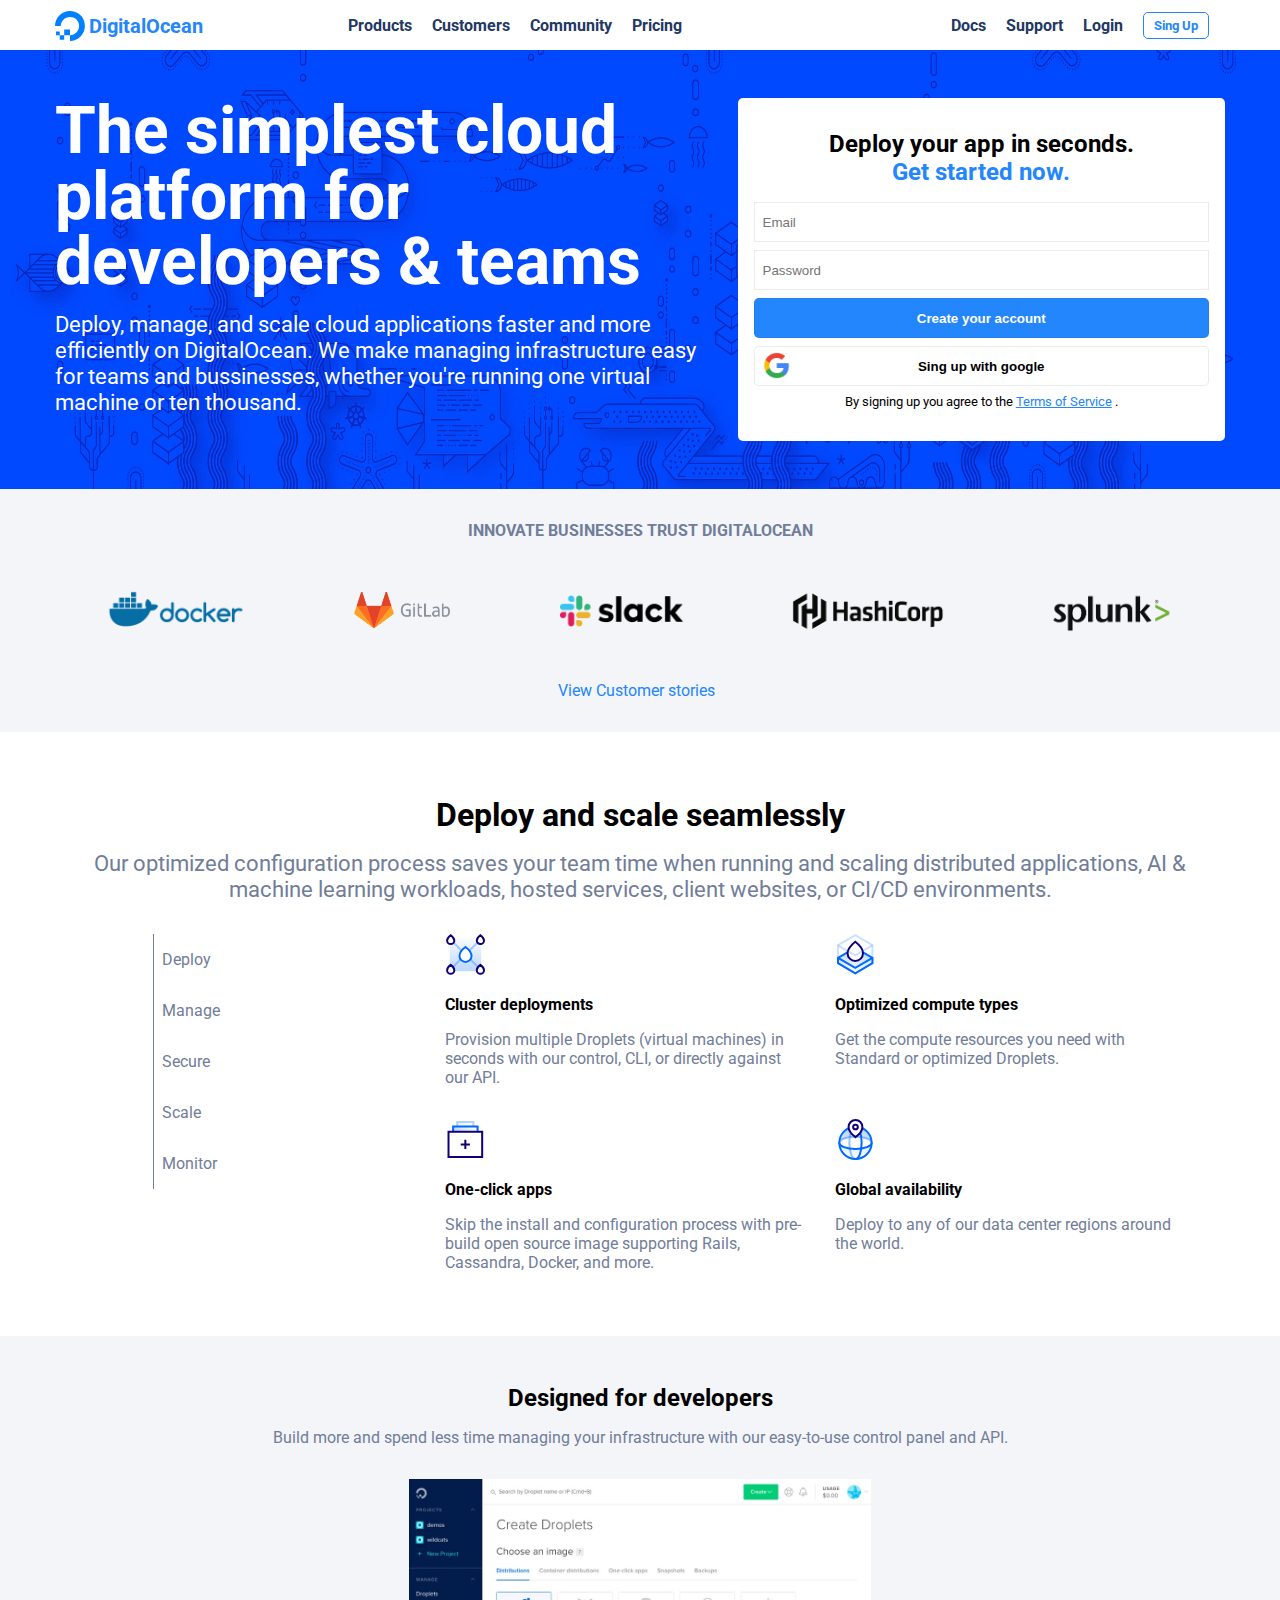
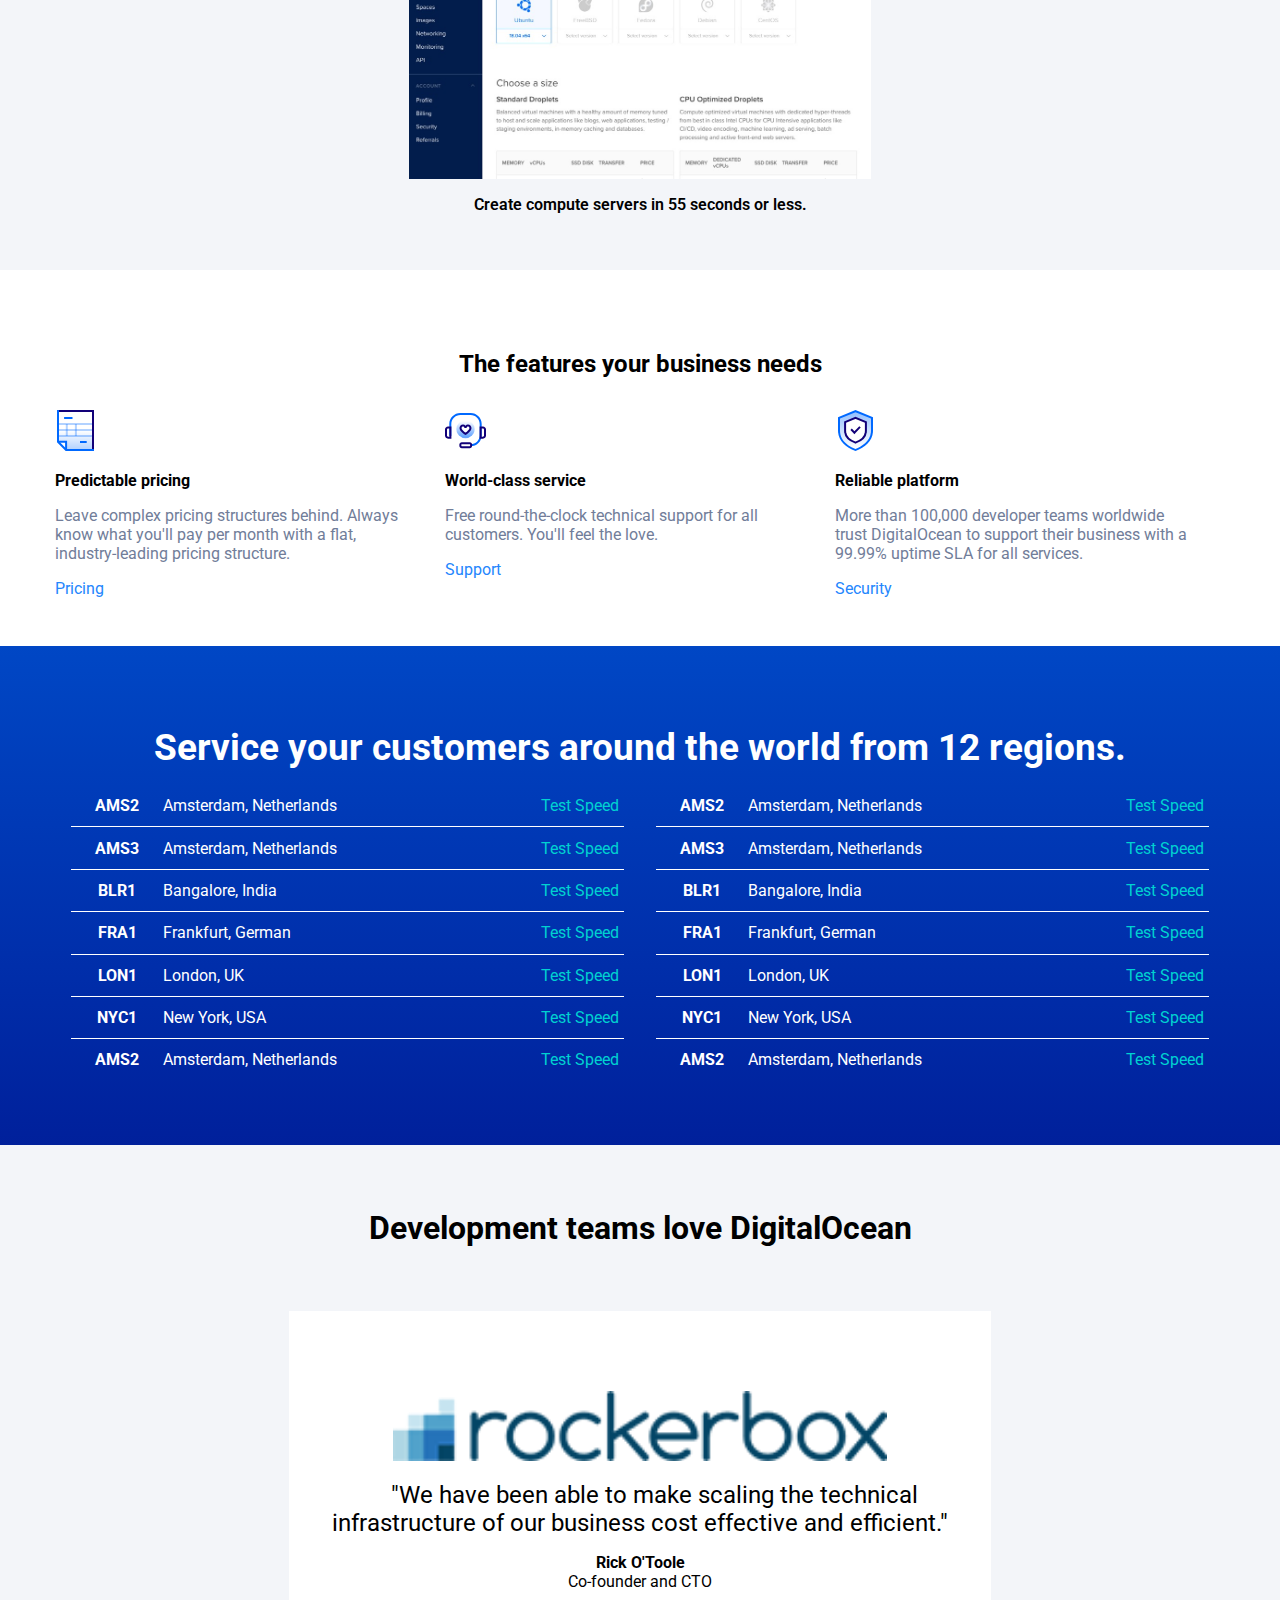
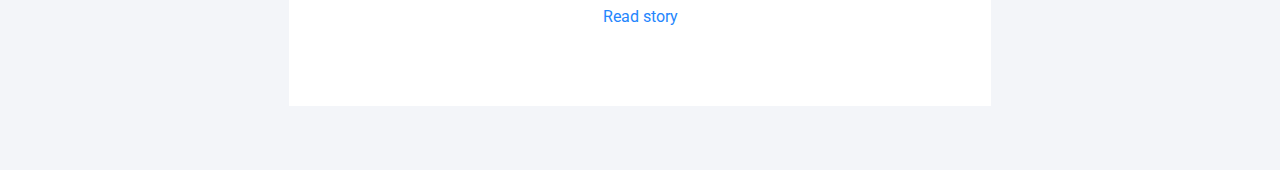
==== commit 37f72cde: "Development teams complete" ====
--- a/index.html
+++ b/index.html
@@ -398,8 +398,28 @@
         <!-- /Service ustomers -->
 
          <!-- development teams -->
-         <section>
-
+         <section class="teams bg_lightgrey">
+             <div class="container px-4 txt-c">
+                 <h1>Development teams love DigitalOcean</h1>
+                <div class="row  d_flex">
+                    <i class="fas fa-angle-left"></i>
+                    <div class="story">
+                        <img src="./assets/img/rockerbox.webp" alt="Rockerbox logo">
+                        <p>"We have been able to make scaling the technical  infrastructure of our business cost effective and efficient." </p> 
+                        <span><strong>Rick O'Toole</strong></span>
+                        <span>Co-founder and CTO</span>
+                        <a href="#">
+                            Read story 
+                            <i class="fas fa-angle-right"></i>
+                        </a>
+                    </div>
+                    <i class="fas fa-angle-right"></i>
+                </div>
+                <i class="fas fa-circle"></i>
+                <i class="far fa-circle"></i>
+                <i class="far fa-circle"></i>
+             </div>
+            
          </section>
          <!-- /development teams -->
 
--- a/assets/css/style.css
+++ b/assets/css/style.css
@@ -243,7 +243,6 @@
 
 /* Service Customers */
 .customers{
-    /* background-color: #0044C2; */
     background: linear-gradient(180deg, #0047C5 0%, #00209B 100%);
 }
 .customers h1{
@@ -282,10 +281,62 @@
 }
 
 
+/* Development teams */
+.teams .row{
+    align-items: center;
+    justify-content: center;
+}
+.teams h1{
+    font-size: 2rem;
+    padding-bottom: 4rem ;
+}
+.story {
+    background-color: white;
+    width: 60%;
+    padding: 5rem 0;
+    margin: 0 1rem;
+}
+.story img{
+    height: 70px;
+}
+.story p{
+    font-size: 1.5rem;
+    padding: 1rem 0;
+    text-align: center;
+}
+.story p::first-letter{
+    margin-left: 28px;
+}
+.story span{
+    display: block;
+}
+.story span:nth-of-type(2){
+    margin-bottom: 1rem;
+}
+
+.teams .row  i {
+    font-size: 30px;
+}
+
+.teams .row .story>a {
+    text-decoration: none;
+    color: #2486FD;
+}
+.teams .row .story a i {
+    font-size: 15px;
+}
+
+.teams .container>i{
+    font-size: 10px;
+    color: #2486FD;
+    margin-top: 3rem;
+}
+
+/* Get started  */
+
+
 
 /************************** Footer **************************/
-
-
 
 
 
@@ -312,7 +363,8 @@
     /**************** NavBar ****************/
     
     nav .col-lg-5,
-    nav .col-lg-4{
+    nav .col-lg-4
+    {
         display: none;
     }
     nav .col-xs-2{
@@ -331,9 +383,6 @@
     }
 
      /* Partners Logo */
-     .partners_logo {
-        /* flex-wrap: wrap; */
-    }
     .partners h4{
         font-size: 1.4rem;
     }
@@ -384,6 +433,14 @@
         font-size: 1.2rem;
     }
 
+    /* Development teams */
+    .story img{
+        height: 40px;
+    }
+    .teams .row>i{
+        display: none;
+    }
+
 
 }
 
@@ -413,4 +470,3 @@
 
    
 }
-
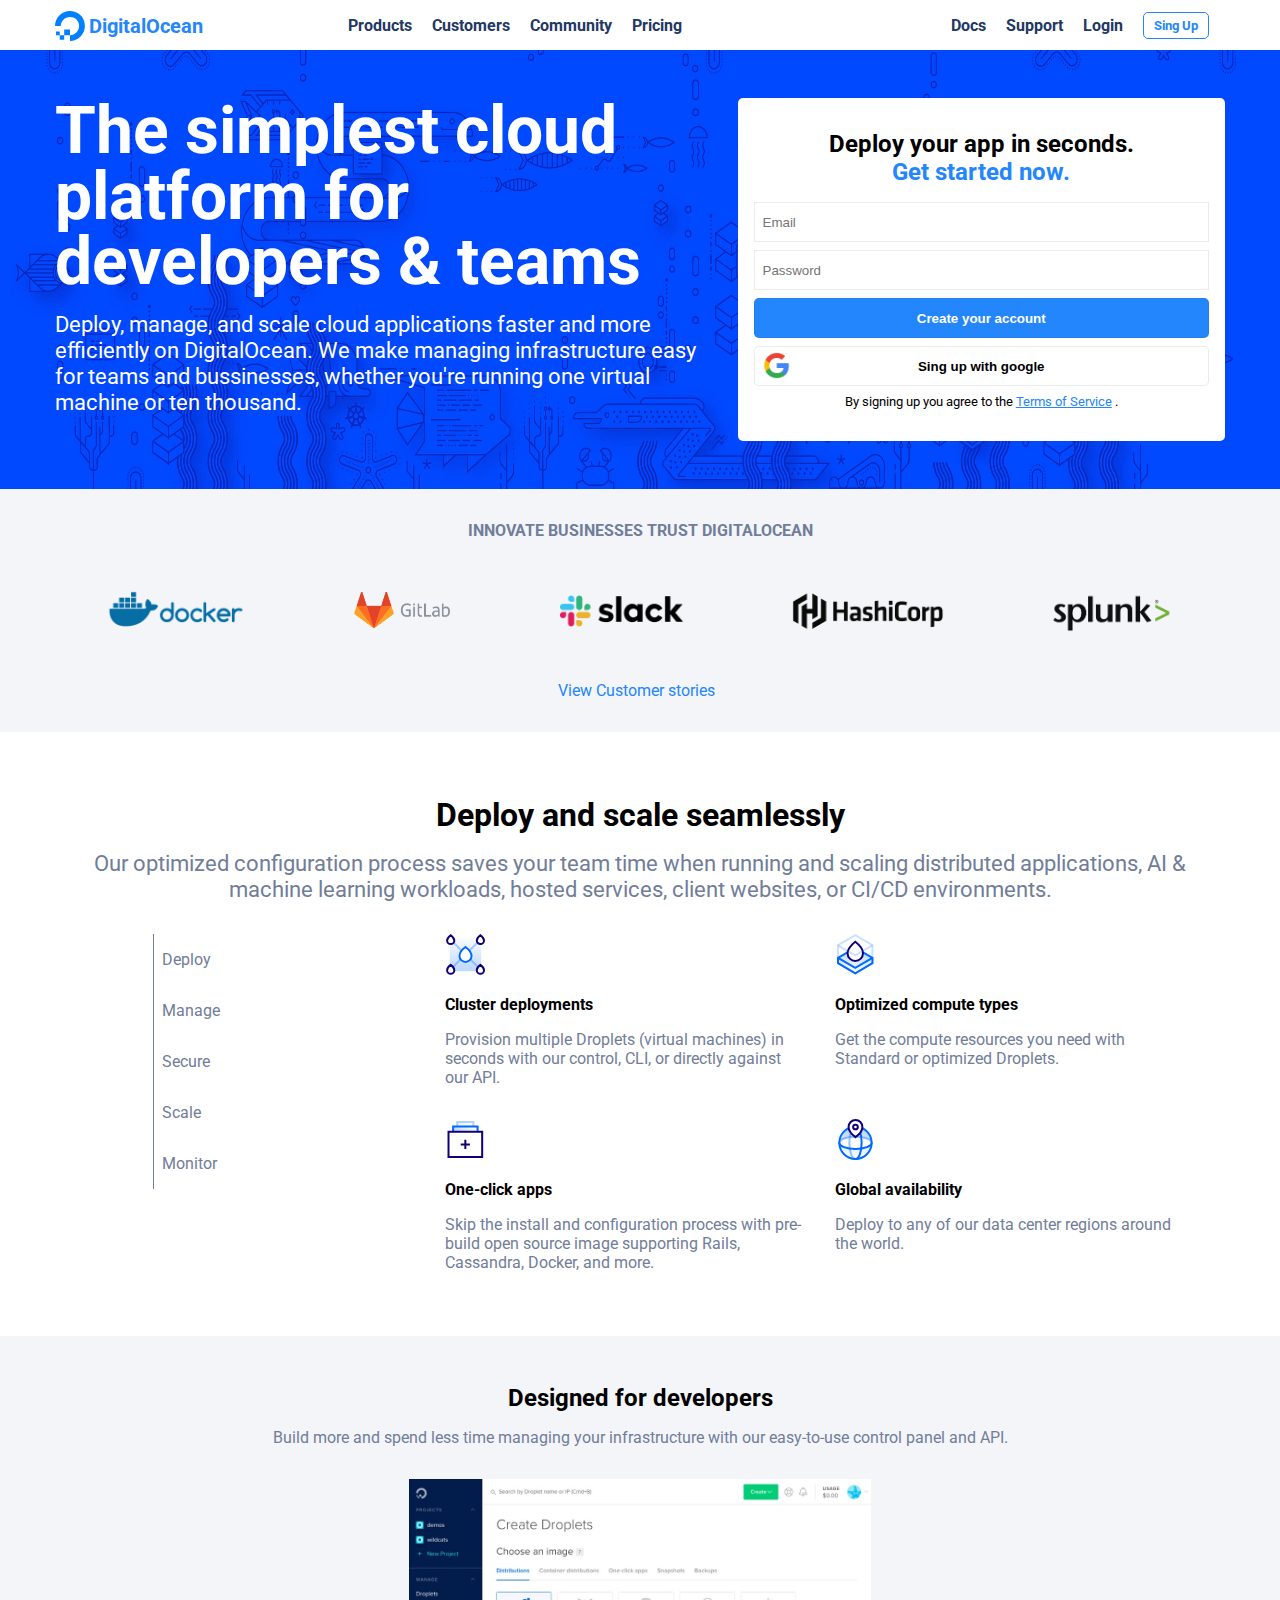
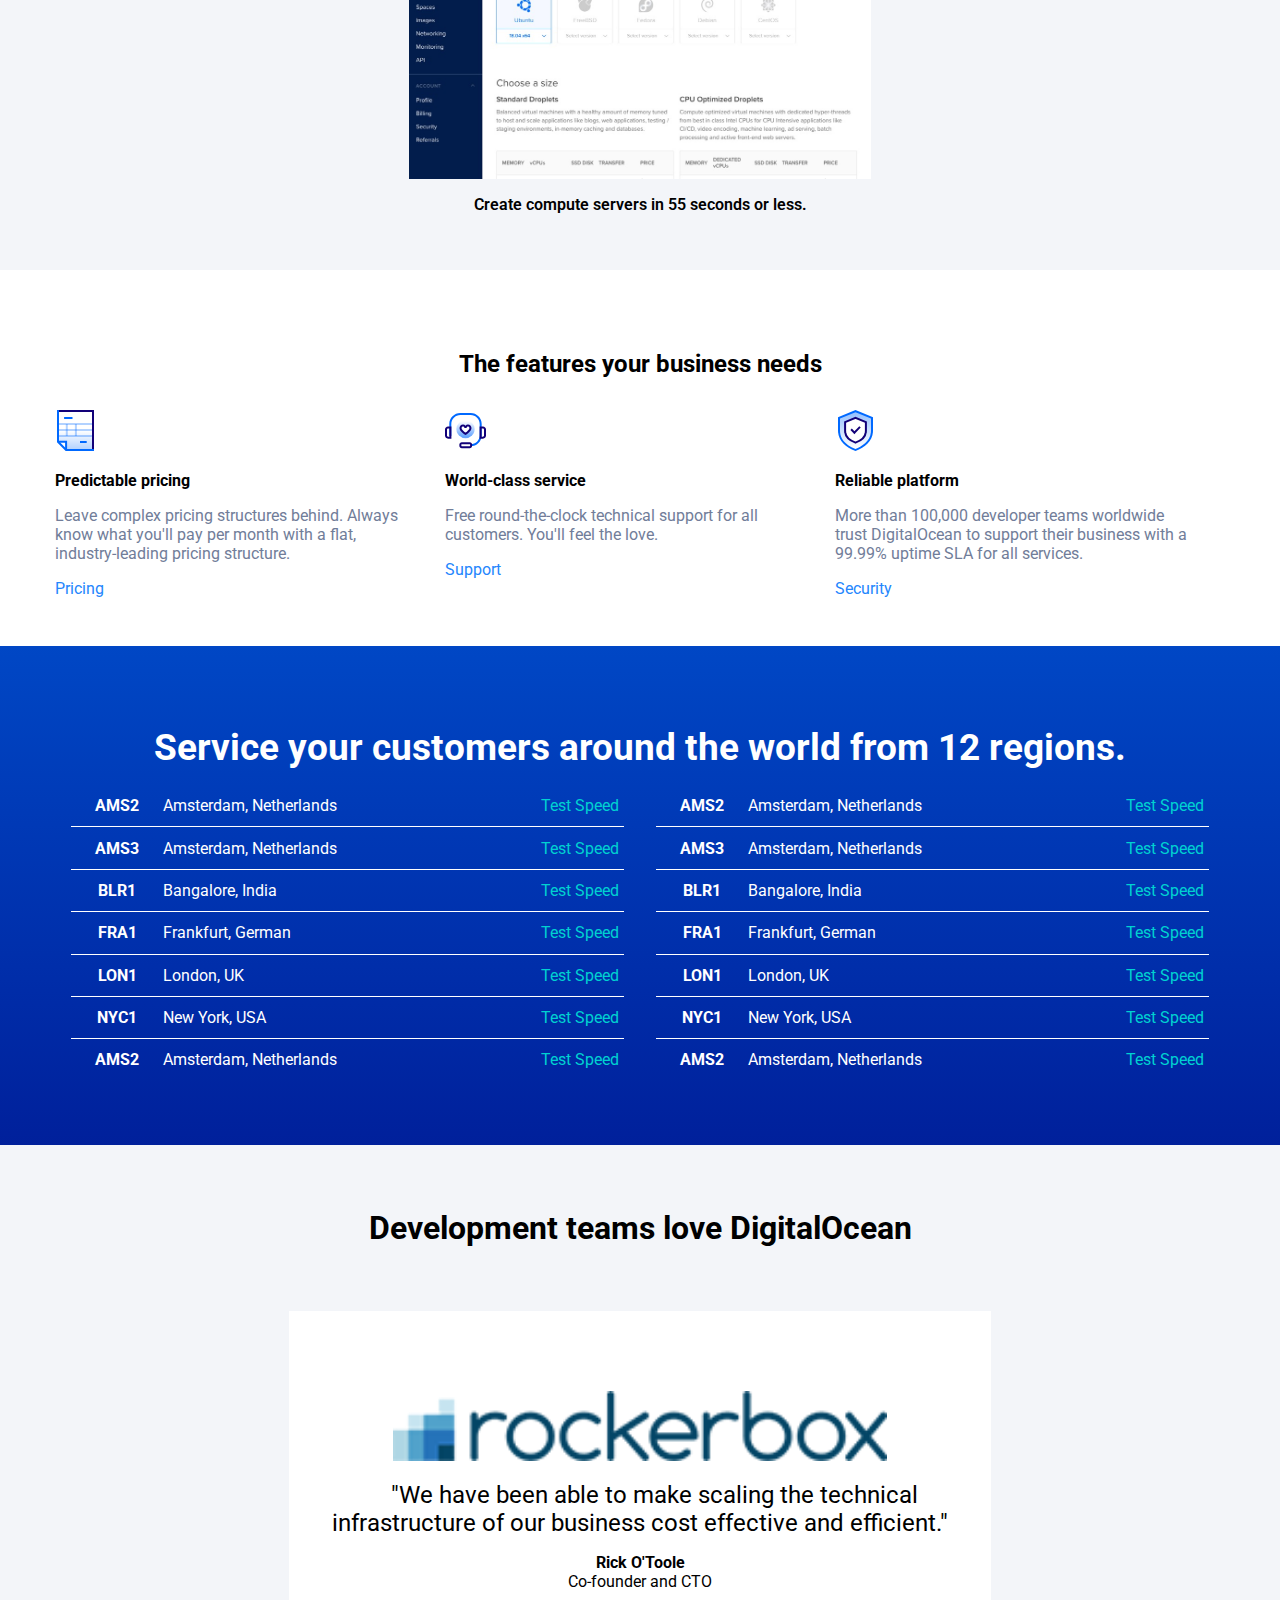
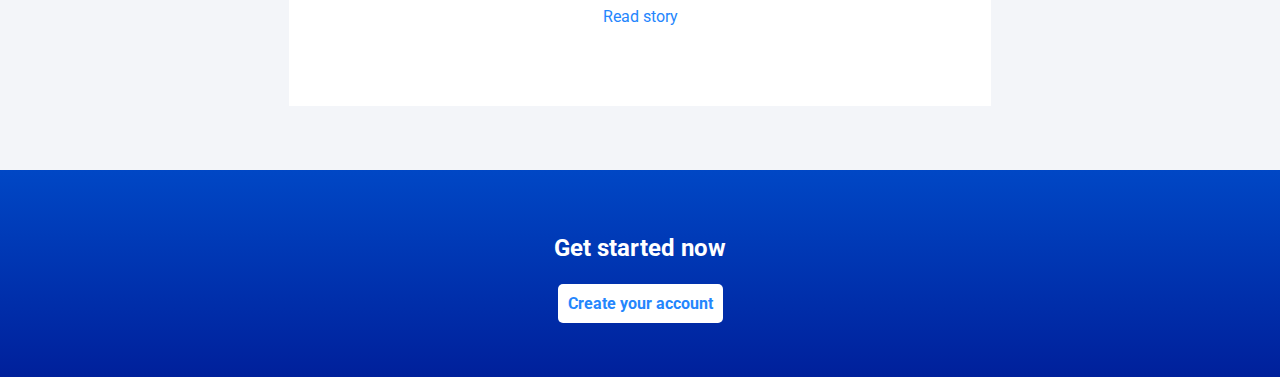
==== commit 092e7055: "Get started complete" ====
--- a/index.html
+++ b/index.html
@@ -424,8 +424,9 @@
          <!-- /development teams -->
 
          <!-- Get started -->
-         <section>
-
+         <section class="started txt-c px-4">
+             <h2>Get started now</h2>
+             <a href="#">Create your account </a>
          </section>
          <!-- /Get started -->
 
--- a/assets/css/style.css
+++ b/assets/css/style.css
@@ -333,7 +333,23 @@
 }
 
 /* Get started  */
-
+.started{
+    background: linear-gradient(180deg, #0047C5 0%, #00209B 100%);
+}
+
+.started h2{
+    color: white;
+    margin-bottom: 2rem;
+}
+
+.started a{
+    text-decoration: none;
+    background-color: white;
+    color: #2486FD;
+    padding: 10px;
+    border-radius: 5px;
+    font-weight: bold;
+}
 
 
 /************************** Footer **************************/
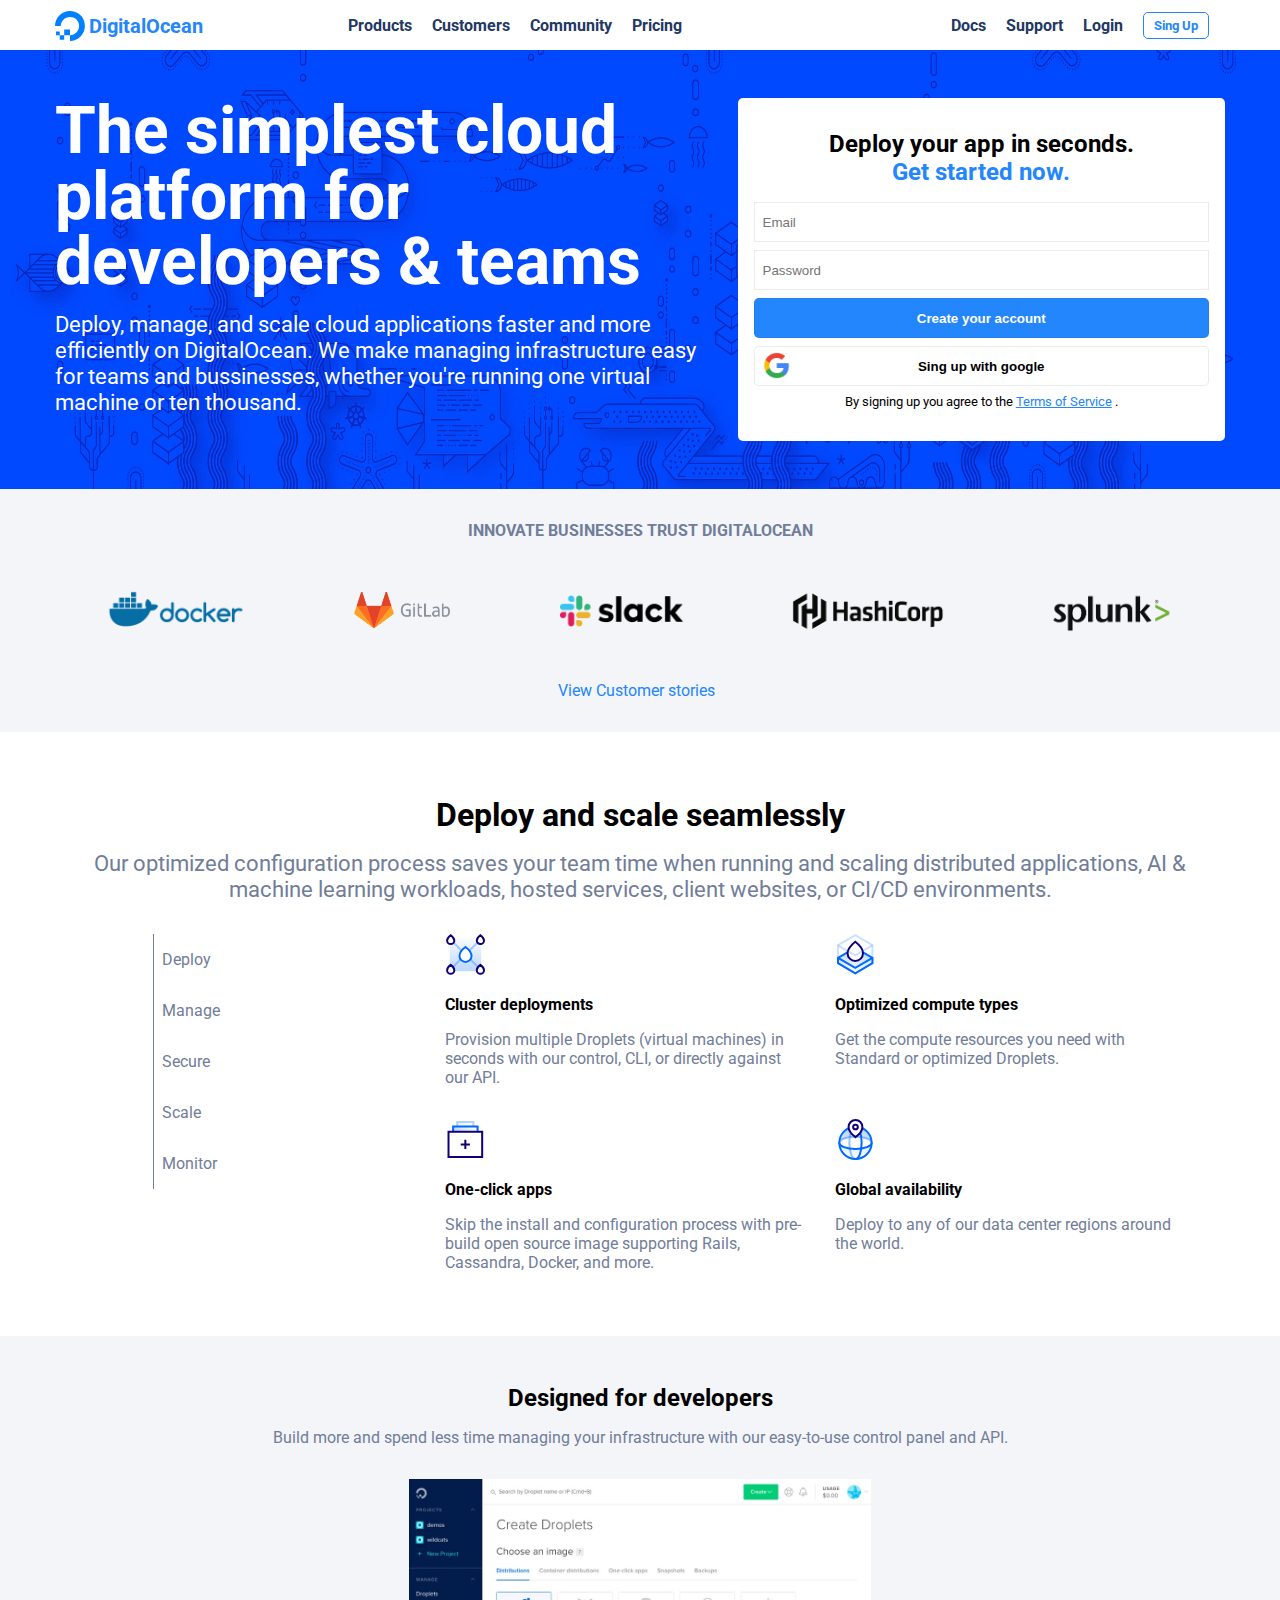
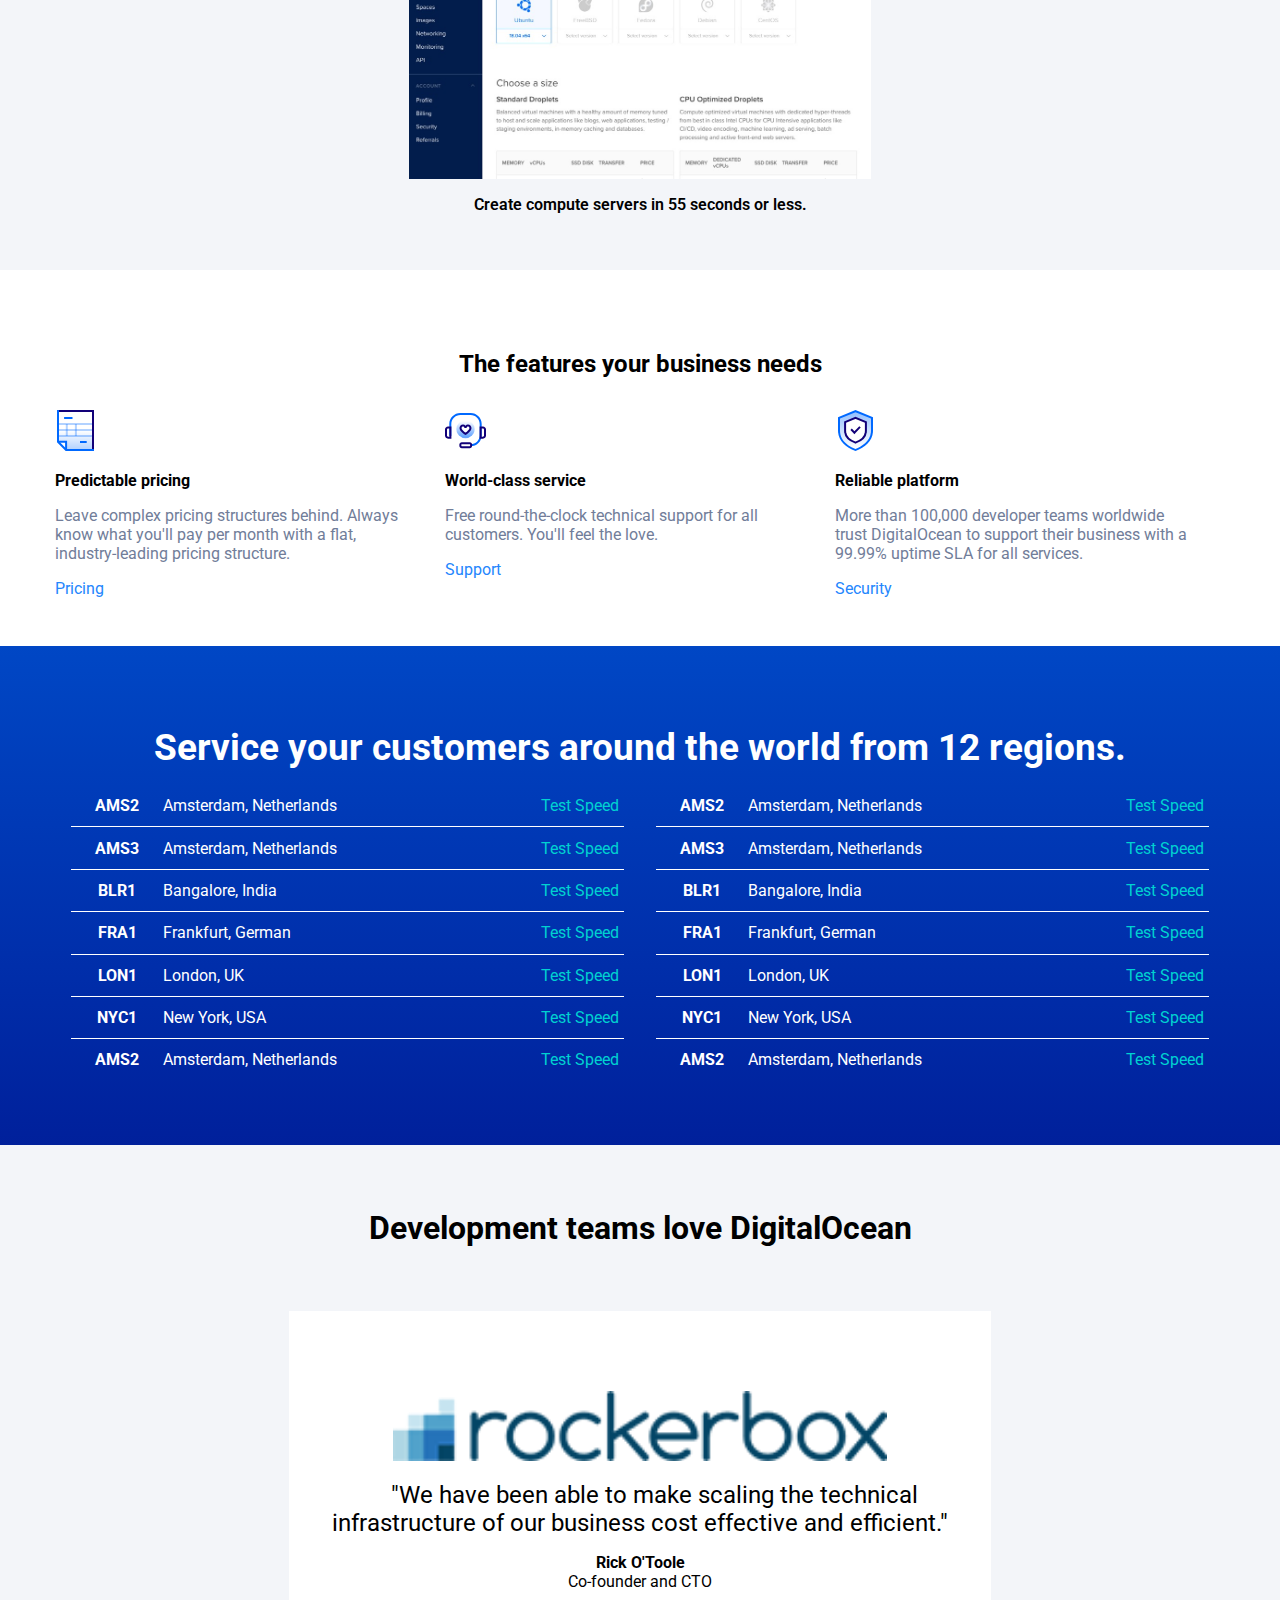
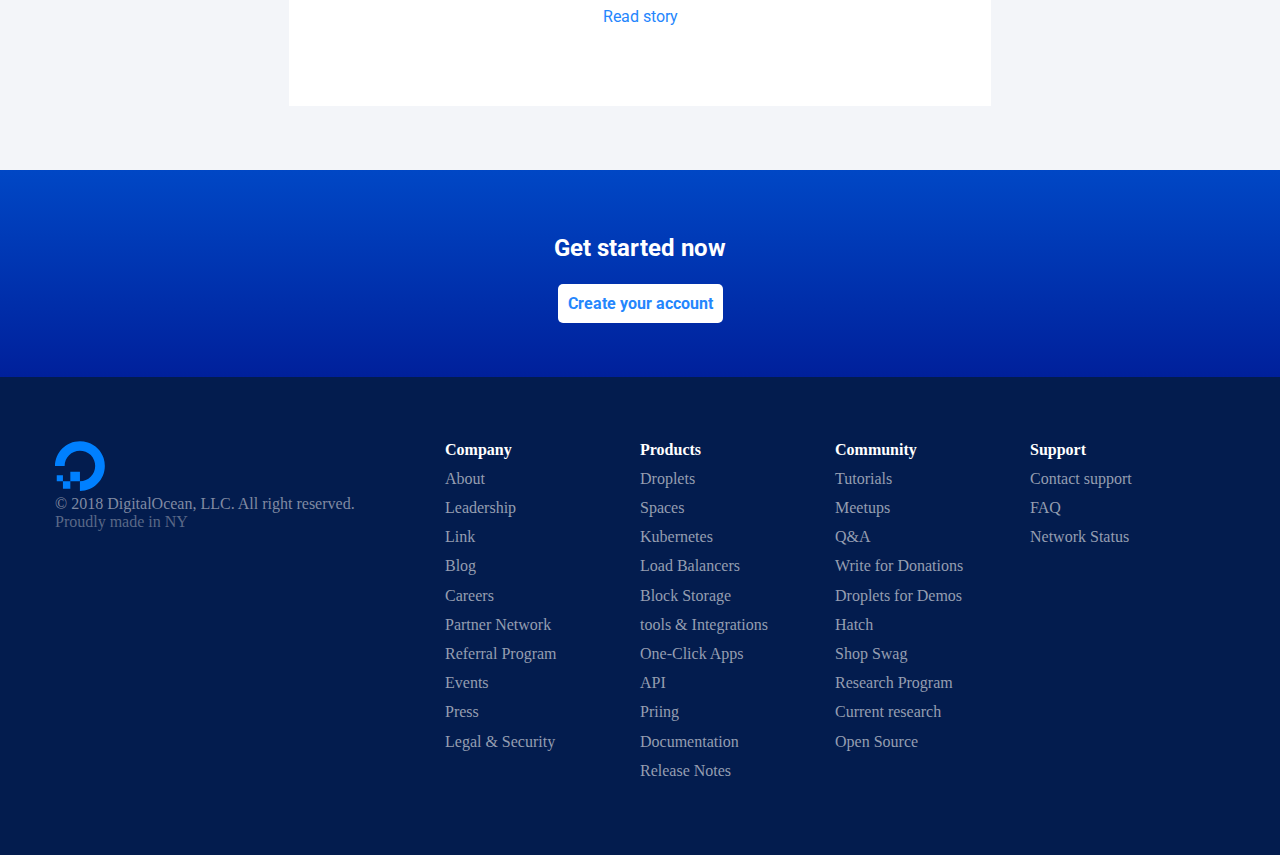
==== commit ac95602b: "footer complete" ====
--- a/index.html
+++ b/index.html
@@ -432,8 +432,81 @@
 
     </main>
     <!-- Footer page -->
-    <footer>
-
+    <footer class="bg_darkblue">
+        <div class="container">
+            <div class="row px-4">
+                <div class="col-lg-4 col-md-12 col-xs-12">
+                    <img src="./assets/img/logo-small.svg" alt="Logo DigitalOcean">
+                    <span>&copy; 2018 DigitalOcean, LLC. All right reserved.</span>
+                    <span>Proudly made in NY</span>
+                    <ul>
+                        <li><a href="#"><i class="fab fa-twitter"></i></a></li>
+                        <li><a href="#"><i class="fab fa-facebook-square"></i></a></li>
+                        <li><a href="#"><i class="fab fa-instagram"></i></a></li>
+                        <li><a href="#"><i class="fab fa-youtube"></i></a></li>
+                        <li><a href="#"><i class="fab fa-linkedin"></i></a></li>
+                    </ul>
+                </div>
+                <div class="col-lg-2 col-md-6 col-xs-12">
+                    <h4>Company</h4>
+                    <ul>
+                        <li><a href="">About</a></li>
+                        <li><a href="">Leadership</a></li>
+                        <li><a href="">Link</a></li>
+                        <li><a href="">Blog</a></li>
+                        <li><a href="">Careers</a></li>
+                        <li><a href="">Partner Network</a></li>
+                        <li><a href="">Referral Program</a></li>
+                        <li><a href="">Events</a></li>
+                        <li><a href="">Press</a></li>
+                        <li><a href="">Legal & Security</a></li>
+                    </ul>
+                </div>
+                <div class="col-lg-2 col-md-6 col-xs-12">
+                    <h4>Products</h4>
+                    <ul>
+                        <li><a href="">Droplets</a></li>
+                        <li><a href="">Spaces</a></li>
+                        <li><a href="">Kubernetes</a></li>
+                        <li><a href="">Load Balancers</a></li>
+                        <li><a href="">Block Storage</a></li>
+                        <li><a href="">tools & Integrations</a></li>
+                        <li><a href="">One-Click Apps</a></li>
+                        <li><a href="">API</a></li>
+                        <li><a href="">Priing</a></li>
+                        <li><a href="">Documentation</a></li>
+                        <li><a href="">Release Notes</a></li>
+                    </ul>
+                </div>
+                
+                <div class="col-lg-2 col-md-6 col-xs-12">
+                    <h4>Community</h4>
+                    <ul>
+                        <li><a href="">Tutorials</a></li>
+                        <li><a href="">Meetups</a></li>
+                        <li><a href="">Q&A</a></li>
+                        <li><a href="">Write for Donations</a></li>
+                        <li><a href="">Droplets for Demos</a></li>
+                        <li><a href="">Hatch</a></li>
+                        <li><a href="">Shop Swag</a></li>
+                        <li><a href="">Research Program</a></li>
+                        <li><a href="">Current research</a></li>
+                        <li><a href="">Open Source</a></li>
+                    </ul>
+                </div>
+                
+                <div class="col-lg-2 col-md-6 col-xs-12">
+                    <h4>Support</h4>
+                    <ul>
+                        <li><a href="">Contact support</a></li>
+                        <li><a href="">FAQ</a></li>
+                        <li><a href="">Network Status</a></li>
+                    </ul>
+                </div>
+                
+                
+            </div>
+        </div>
 
     </footer>
     <!-- Footer page -->
--- a/assets/css/style.css
+++ b/assets/css/style.css
@@ -353,6 +353,41 @@
 
 
 /************************** Footer **************************/
+
+
+footer span{
+    display: block;
+}
+footer .col-lg-4 span:nth-of-type(1){
+    color: #808AA2;
+}
+footer .col-lg-4 span:nth-of-type(2){
+    color: #5A6887;
+}
+
+footer ul {
+    list-style: none;
+}
+footer .col-lg-4 ul li{
+    display: inline-block;
+    margin-top: 1rem;
+    padding-right: 5px;
+    font-size: 20px;
+}
+footer .col-lg-4 ul li i{
+    color: #7A859D;
+}
+
+footer .col-lg-2 h4{
+    color: white;
+}
+footer .col-lg-2 ul li{
+    margin: 0.7rem 0;
+}
+footer .col-lg-2 ul li a{
+    text-decoration: none;
+    color: #959EB1;
+}
 
 
 
@@ -457,6 +492,11 @@
         display: none;
     }
 
+    /* Footer */
+    footer .col-md-6{
+        margin-top: 1rem;
+    } 
+
 
 }
 
@@ -484,5 +524,10 @@
         padding-left: 1rem;
     }
 
+    /* Footer */
+    footer .col-md-6{
+        margin-top: 1rem;
+    } 
+
    
 }
